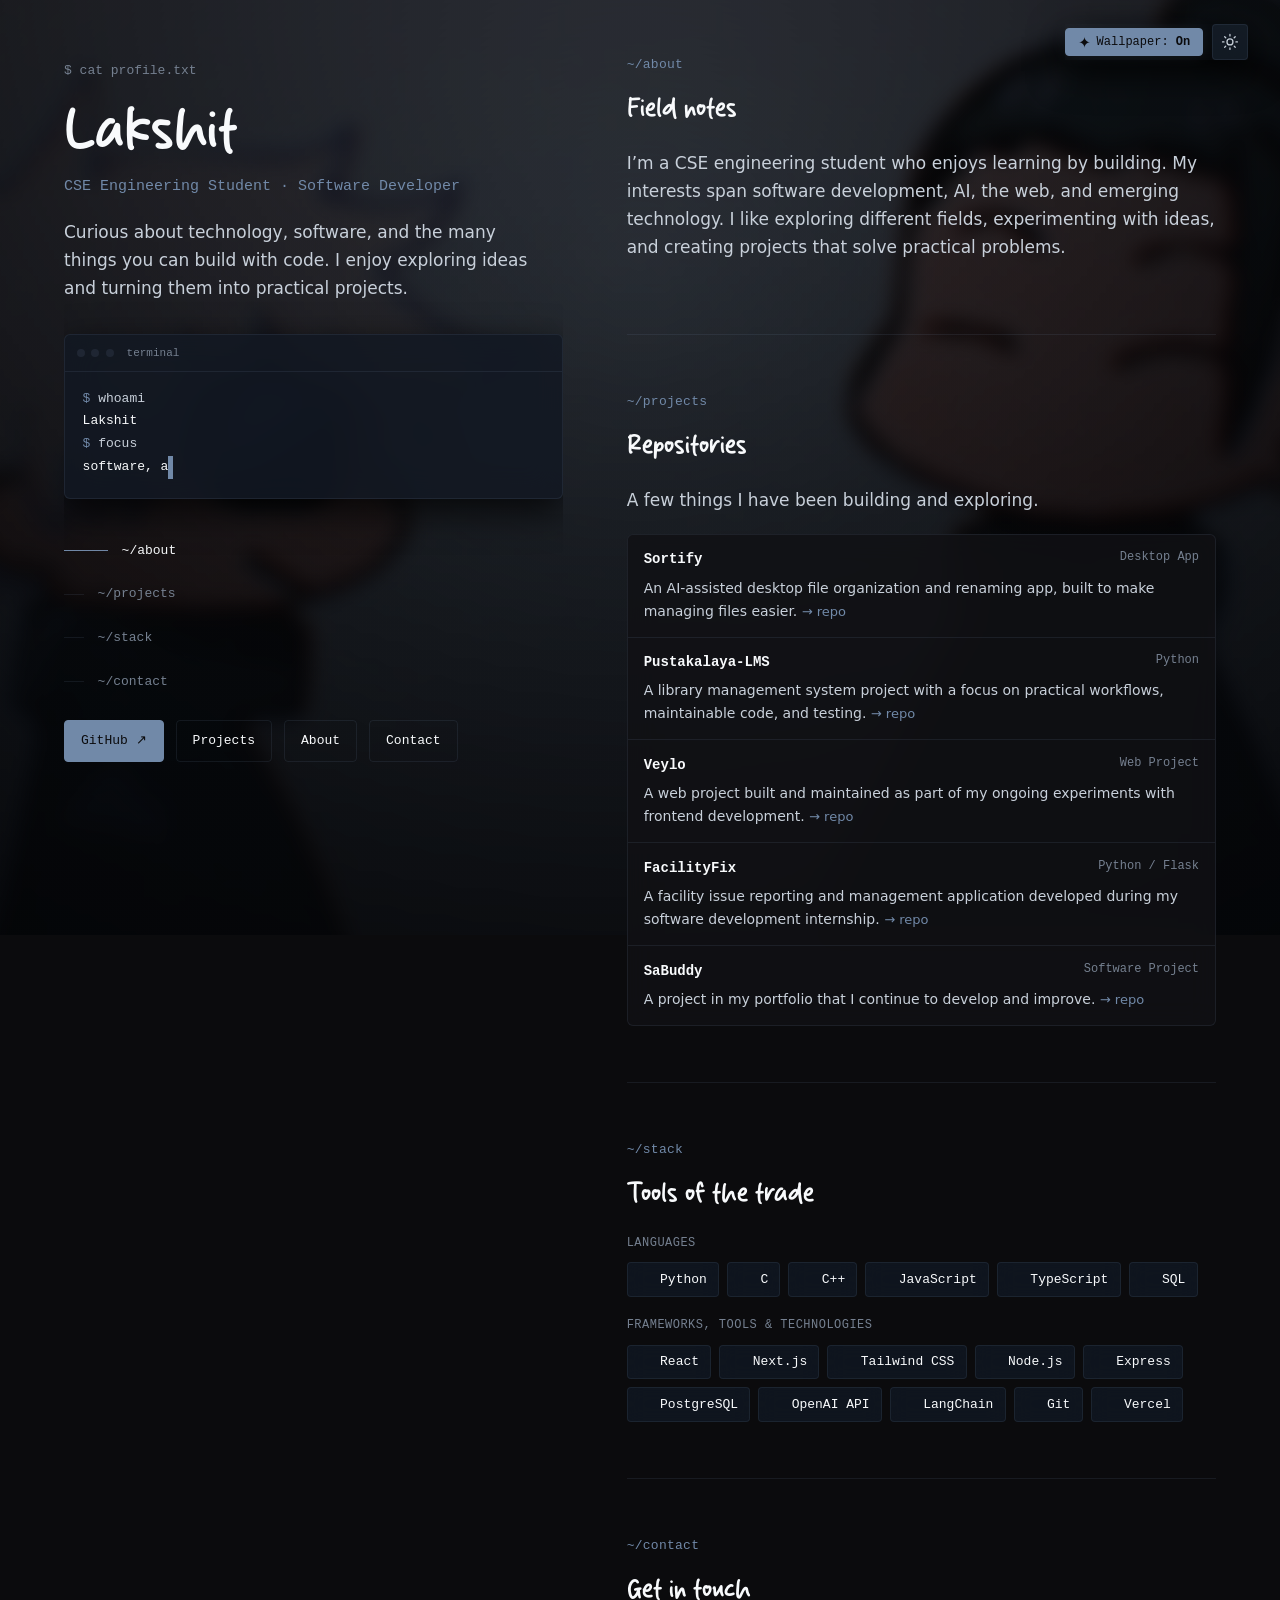
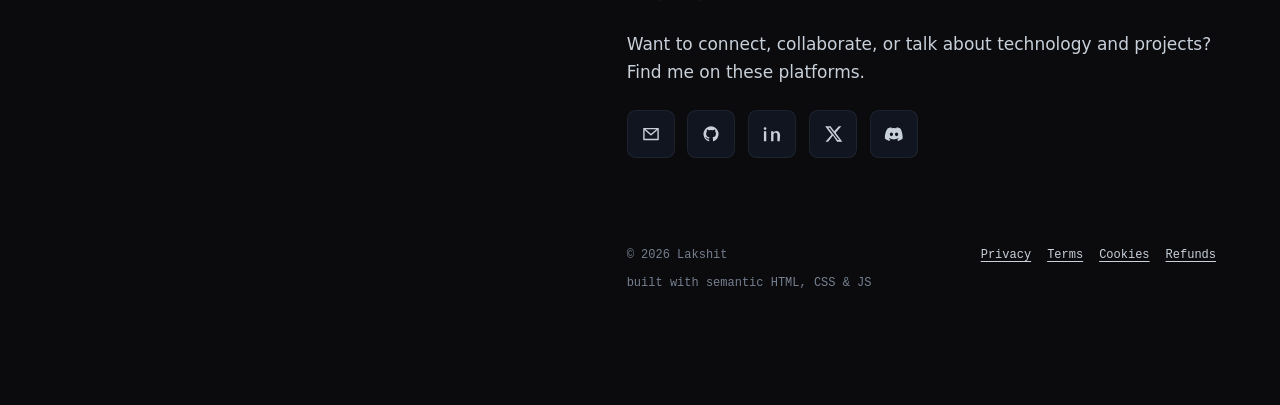
==== index.html @ 319d6b29 "Refresh favicon cache version" ====
<!DOCTYPE html>
<html lang="en">
<head>
  <meta charset="UTF-8">
  <meta name="viewport" content="width=device-width, initial-scale=1.0">
  <meta name="description" content="Lakshit (Lavi) — CSE student, developer, and builder.">
  <meta name="theme-color" content="#0B0B0D" id="meta-theme-color">

  <title>Lakshit - Techfolio</title>

  <link rel="icon" type="image/svg+xml" href="favicon.svg?v=7">

  <link rel="stylesheet" href="style.css?v=11">

  <meta property="og:type" content="website">
  <meta property="og:title" content="Lakshit - Techfolio">
  <meta property="og:description" content="CSE student who enjoys building software, exploring technology, and turning ideas into useful projects.">

  <meta name="twitter:card" content="summary">
  <meta name="twitter:title" content="Lakshit - Techfolio">
  <meta name="twitter:description" content="CSE student who enjoys building software, exploring technology, and turning ideas into useful projects.">

  <script type="application/ld+json">
  {
    "@context": "https://schema.org",
    "@type": "Person",
    "name": "Lakshit",
    "alternateName": "Lavi",
    "jobTitle": "CSE Engineering Student",
    "email": "lakshitsinghsaini@gmail.com",
    "address": {
      "@type": "PostalAddress",
      "addressLocality": "Kurukshetra",
      "addressRegion": "Haryana",
      "addressCountry": "India"
    },
    "sameAs": [
      "https://github.com/hmmlavi",
      "https://x.com/Lakshits27",
      "https://www.linkedin.com/in/lakshitsinghsaini/"
    ],
    "description": "CSE student interested in software development, technology, and building useful projects."
  }
  </script>

  <script>
    try {
      var savedColorTheme = localStorage.getItem('techfolio-color-theme');
      document.documentElement.setAttribute('data-color-theme', savedColorTheme === 'light' ? 'light' : 'dark');
      if (savedColorTheme === 'light') {
        var themeColorMeta = document.getElementById('meta-theme-color');
        if (themeColorMeta) themeColorMeta.setAttribute('content', '#F5F7FA');
      }
      if (localStorage.getItem('itznan_wallpaper_theme') === 'disabled') {
        document.documentElement.setAttribute('data-theme', 'default');
      } else {
        document.documentElement.setAttribute('data-theme', 'anime-wallpaper');
      }
    } catch (e) {}
  </script>
</head>

<body class="wallpaper-active">

  <script>
    if (document.documentElement.getAttribute('data-theme') === 'default') {
      document.body.classList.remove('wallpaper-active');
    }
  </script>

  <div id="wallpaper-bg" class="wallpaper-bg" aria-hidden="true">
    <div class="wallpaper-img"></div>
    <div class="wallpaper-overlay"></div>
  </div>

  <div class="utility-toggles wallpaper-float" aria-label="Appearance controls">
    <button
      type="button"
      class="wallpaper-toggle js-wallpaper-toggle active"
      aria-pressed="true"
      title="Disable anime wallpaper theme"
    >
      <span class="wp-icon" aria-hidden="true">✦</span>
      <span class="wp-label">Wallpaper: <span class="wp-status">On</span></span>
    </button>
    <button type="button" class="theme-toggle js-theme-toggle" aria-label="Switch to light theme" title="Switch to light theme">
      <svg class="theme-icon-sun" viewBox="0 0 24 24" aria-hidden="true"><circle cx="12" cy="12" r="4"/><path d="M12 2v2m0 16v2M4.93 4.93l1.42 1.42m11.3 11.3 1.42 1.42M2 12h2m16 0h2M4.93 19.07l1.42-1.42m11.3-11.3 1.42-1.42"/></svg>
      <svg class="theme-icon-moon" viewBox="0 0 24 24" aria-hidden="true"><path d="M20.2 15.1A8.5 8.5 0 0 1 8.9 3.8 8.6 8.6 0 1 0 20.2 15.1Z"/></svg>
    </button>
  </div>

  <nav class="topbar">
    <a class="home" href="#top">~/lavi</a>

    <div class="topbar-right">
      <ul>
        <li><a href="#about">about</a></li>
        <li><a href="#projects">projects</a></li>
        <li><a href="#stack">stack</a></li>
        <li><a href="#contact">contact</a></li>
      </ul>

      <button
        type="button"
        class="wallpaper-toggle js-wallpaper-toggle active"
        aria-pressed="true"
        title="Disable anime wallpaper theme"
      >
        <span class="wp-icon" aria-hidden="true">✦</span>
        <span class="wp-label">Wallpaper: <span class="wp-status">On</span></span>
      </button>
      <button type="button" class="theme-toggle js-theme-toggle" aria-label="Switch to light theme" title="Switch to light theme">
        <svg class="theme-icon-sun" viewBox="0 0 24 24" aria-hidden="true"><circle cx="12" cy="12" r="4"/><path d="M12 2v2m0 16v2M4.93 4.93l1.42 1.42m11.3 11.3 1.42 1.42M2 12h2m16 0h2M4.93 19.07l1.42-1.42m11.3-11.3 1.42-1.42"/></svg>
        <svg class="theme-icon-moon" viewBox="0 0 24 24" aria-hidden="true"><path d="M20.2 15.1A8.5 8.5 0 0 1 8.9 3.8 8.6 8.6 0 1 0 20.2 15.1Z"/></svg>
      </button>
    </div>
  </nav>

  <a class="skip-link" href="#main">Skip to content</a>

  <div class="split-layout">

    <aside class="split-left">
      <header class="hero" id="top">

        <p class="eyebrow t-shimmer" data-text="$ cat profile.txt">
          $ cat profile.txt
        </p>

        <h1 class="name">Lakshit</h1>

        <p class="role">CSE Engineering Student · Software Developer</p>

        <p class="blurb">
          Curious about technology, software, and the many things you can build with code.
          I enjoy exploring ideas and turning them into practical projects.
        </p>

        <div class="terminal">
          <div class="bar">
            <span class="dot"></span>
            <span class="dot"></span>
            <span class="dot"></span>
            <span class="label">terminal</span>
          </div>
          <pre id="typed" aria-label="Terminal introduction"></pre>
        </div>

        <nav class="side-nav" aria-label="Page sections">
          <ul>
            <li>
              <a href="#about" class="side-link">
                <span class="side-indicator"></span>
                <span class="side-text">~/about</span>
              </a>
            </li>
            <li>
              <a href="#projects" class="side-link">
                <span class="side-indicator"></span>
                <span class="side-text">~/projects</span>
              </a>
            </li>
            <li>
              <a href="#stack" class="side-link">
                <span class="side-indicator"></span>
                <span class="side-text">~/stack</span>
              </a>
            </li>
            <li>
              <a href="#contact" class="side-link">
                <span class="side-indicator"></span>
                <span class="side-text">~/contact</span>
              </a>
            </li>
          </ul>
        </nav>

        <div class="cta-row">
          <a class="btn primary" href="https://github.com/hmmlavi" target="_blank" rel="noopener">GitHub ↗</a>
          <a class="btn" href="#projects">Projects</a>
          <a class="btn" href="#about">About</a>
          <a class="btn" href="#contact">Contact</a>
        </div>

      </header>
    </aside>

    <main class="split-right" id="main">

      <!-- ABOUT -->
      <section id="about">
        <span class="path">~/about</span>
        <h2>Field notes</h2>

        <p class="lede">
          I’m a CSE engineering student who enjoys learning by building.
          My interests span software development, AI, the web, and emerging technology.
          I like exploring different fields, experimenting with ideas, and creating
          projects that solve practical problems.
        </p>
      </section>

      <!-- PROJECTS -->
      <section id="projects" class="wide">
        <span class="path">~/projects</span>
        <h2>Repositories</h2>

        <p class="lede" style="margin-bottom: 1.25rem;">
          A few things I have been building and exploring.
        </p>

        <div class="repo-list">

          <div class="repo-row">
            <a class="repo-name" href="https://github.com/hmmlavi/sortify-desktop" target="_blank" rel="noopener">Sortify</a>
            <span class="repo-lang">Desktop App</span>
            <p class="repo-note">
              An AI-assisted desktop file organization and renaming app, built to make managing files easier.
              <a href="https://github.com/hmmlavi/sortify-desktop" target="_blank" rel="noopener">→ repo</a>
            </p>
          </div>

          <div class="repo-row">
            <a class="repo-name" href="https://github.com/hmmlavi/Pustakalaya-LMS" target="_blank" rel="noopener">Pustakalaya-LMS</a>
            <span class="repo-lang">Python</span>
            <p class="repo-note">
              A library management system project with a focus on practical workflows, maintainable code, and testing.
              <a href="https://github.com/hmmlavi/Pustakalaya-LMS" target="_blank" rel="noopener">→ repo</a>
            </p>
          </div>

          <div class="repo-row">
            <a class="repo-name" href="https://github.com/hmmlavi/Veylo" target="_blank" rel="noopener">Veylo</a>
            <span class="repo-lang">Web Project</span>
            <p class="repo-note">
              A web project built and maintained as part of my ongoing experiments with frontend development.
              <a href="https://github.com/hmmlavi/Veylo" target="_blank" rel="noopener">→ repo</a>
            </p>
          </div>

          <div class="repo-row">
            <a class="repo-name" href="https://github.com/hmmlavi/FacilityFix" target="_blank" rel="noopener">FacilityFix</a>
            <span class="repo-lang">Python / Flask</span>
            <p class="repo-note">
              A facility issue reporting and management application developed during my software development internship.
              <a href="https://github.com/hmmlavi/FacilityFix" target="_blank" rel="noopener">→ repo</a>
            </p>
          </div>

          <div class="repo-row">
            <a class="repo-name" href="https://github.com/hmmlavi/SaBuddy" target="_blank" rel="noopener">SaBuddy</a>
            <span class="repo-lang">Software Project</span>
            <p class="repo-note">
              A project in my portfolio that I continue to develop and improve.
              <a href="https://github.com/hmmlavi/SaBuddy" target="_blank" rel="noopener">→ repo</a>
            </p>
          </div>

        </div>
      </section>

      <!-- TOOLS OF THE TRADE -->
      <section id="stack">
        <span class="path">~/stack</span>
        <h2>Tools of the trade</h2>

        <div class="stack-groups">

          <div class="stack-group">
            <div class="glabel">Languages</div>

            <div class="stack-chips">
              <span class="chip">
                <img aria-hidden="true" alt="" loading="lazy" referrerpolicy="no-referrer" src="https://cdn.jsdelivr.net/gh/devicons/devicon@latest/icons/python/python-original.svg" alt="" loading="lazy">
                Python
              </span>

              <span class="chip">
                <img src="https://cdn.jsdelivr.net/gh/devicons/devicon@latest/icons/c/c-original.svg" alt="" loading="lazy">
                C
              </span>

              <span class="chip">
                <img src="https://cdn.jsdelivr.net/gh/devicons/devicon@latest/icons/cplusplus/cplusplus-original.svg" alt="" loading="lazy">
                C++
              </span>

              <span class="chip">
                <img src="https://cdn.jsdelivr.net/gh/devicons/devicon@latest/icons/javascript/javascript-original.svg" alt="" loading="lazy">
                JavaScript
              </span>

              <span class="chip">
                <img src="https://cdn.jsdelivr.net/gh/devicons/devicon@latest/icons/typescript/typescript-original.svg" alt="" loading="lazy">
                TypeScript
              </span>

              <span class="chip">
                <img src="https://cdn.jsdelivr.net/gh/devicons/devicon@latest/icons/postgresql/postgresql-original.svg" alt="" loading="lazy">
                SQL
              </span>
            </div>
          </div>

          <div class="stack-group">
            <div class="glabel">Frameworks, Tools &amp; Technologies</div>

            <div class="stack-chips">

              <span class="chip">
                <img src="https://cdn.jsdelivr.net/gh/devicons/devicon@latest/icons/react/react-original.svg" alt="" loading="lazy">
                React
              </span>

              <span class="chip">
                <img src="https://cdn.jsdelivr.net/gh/devicons/devicon@latest/icons/nextjs/nextjs-original.svg" alt="" loading="lazy">
                Next.js
              </span>

              <span class="chip">
                <img src="https://cdn.jsdelivr.net/gh/devicons/devicon@latest/icons/tailwindcss/tailwindcss-original.svg" alt="" loading="lazy">
                Tailwind CSS
              </span>

              <span class="chip">
                <img src="https://cdn.jsdelivr.net/gh/devicons/devicon@latest/icons/nodejs/nodejs-original.svg" alt="" loading="lazy">
                Node.js
              </span>

              <span class="chip">
                <img src="https://cdn.jsdelivr.net/gh/devicons/devicon@latest/icons/express/express-original.svg" alt="" loading="lazy">
                Express
              </span>

              <span class="chip">
                <img src="https://cdn.jsdelivr.net/gh/devicons/devicon@latest/icons/postgresql/postgresql-original.svg" alt="" loading="lazy">
                PostgreSQL
              </span>

              <span class="chip">
                <img aria-hidden="true" alt="" loading="lazy" referrerpolicy="no-referrer" src="https://cdn.simpleicons.org/openai/FFFFFF" alt="" loading="lazy">
                OpenAI API
              </span>

              <span class="chip">
                <img src="https://cdn.simpleicons.org/langchain/FFFFFF" alt="" loading="lazy">
                LangChain
              </span>

              <span class="chip">
                <img src="https://cdn.jsdelivr.net/gh/devicons/devicon@latest/icons/git/git-original.svg" alt="" loading="lazy">
                Git
              </span>

              <span class="chip">
                <img src="https://cdn.jsdelivr.net/gh/devicons/devicon@latest/icons/vercel/vercel-original.svg" alt="" loading="lazy">
                Vercel
              </span>

            </div>
          </div>

        </div>
      </section>

      <!-- CONTACT -->
      <section id="contact">
        <span class="path">~/contact</span>
        <h2>Get in touch</h2>

        <p class="lede">
          Want to connect, collaborate, or talk about technology and projects?
          Find me on these platforms.
        </p>

        <div class="social-links" aria-label="Contact and social profiles">
          <a class="social-icon" href="mailto:lakshitsinghsaini@gmail.com" data-tooltip="Email" aria-label="Email Lakshit">
            <svg viewBox="0 0 24 24" aria-hidden="true"><path d="M3.5 5.5h17v13h-17z"/><path d="m4 6 8 7 8-7"/></svg>
          </a>
          <a class="social-icon" href="https://github.com/hmmlavi" target="_blank" rel="noopener noreferrer" data-tooltip="GitHub" aria-label="GitHub — hmmlavi">
            <svg viewBox="0 0 24 24" aria-hidden="true"><path d="M12 2.8a9.2 9.2 0 0 0-2.9 17.9c.46.08.63-.2.63-.44v-1.7c-2.57.56-3.11-1.09-3.11-1.09-.42-1.07-1.03-1.35-1.03-1.35-.84-.58.06-.57.06-.57.93.07 1.42.96 1.42.96.83 1.42 2.18 1.01 2.71.77.08-.6.33-1.01.59-1.24-2.05-.23-4.2-1.03-4.2-4.57 0-1.01.36-1.83.96-2.48-.1-.24-.42-1.17.09-2.44 0 0 .78-.25 2.53.95a8.8 8.8 0 0 1 4.61 0c1.76-1.2 2.53-.95 2.53-.95.51 1.27.19 2.2.1 2.44.59.65.95 1.47.95 2.48 0 3.55-2.16 4.33-4.22 4.56.33.29.63.85.63 1.72v2.51c0 .24.17.52.64.43A9.2 9.2 0 0 0 12 2.8Z" class="filled"/></svg>
          </a>
          <a class="social-icon" href="https://www.linkedin.com/in/lakshitsinghsaini/" target="_blank" rel="noopener noreferrer" data-tooltip="LinkedIn" aria-label="LinkedIn">
            <svg viewBox="0 0 24 24" aria-hidden="true"><path class="filled" d="M5.1 8.7H2.3v12h2.8zm-1.4-1.6a1.63 1.63 0 1 0 0-3.26 1.63 1.63 0 0 0 0 3.26ZM21.7 13.8c0-3.6-1.92-5.28-4.48-5.28a3.87 3.87 0 0 0-3.48 1.92V8.7h-2.8v12h2.8v-6.68c0-1.76.34-3.46 2.51-3.46 2.14 0 2.17 2.01 2.17 3.57v6.57h2.8z"/></svg>
          </a>
          <a class="social-icon" href="https://x.com/Lakshits27" target="_blank" rel="noopener noreferrer" data-tooltip="X" aria-label="X — @Lakshits27">
            <svg viewBox="0 0 24 24" aria-hidden="true"><path class="filled" d="M18.9 2.8h3.1l-6.8 7.8 8 10.6h-6.3L12 13.9l-5.9 7.3H3l7.3-8.4L2.6 2.8h6.5l4.4 5.9zm-1.1 16.5h1.7L8.1 4.6H6.3z"/></svg>
          </a>
          <button class="social-icon" type="button" data-copy="hmmlavi" data-tooltip="Discord" aria-label="Copy Discord username hmmlavi">
            <svg viewBox="0 0 24 24" aria-hidden="true"><path class="filled" d="M19.7 5.3A18 18 0 0 0 15.3 4l-.55 1.12a16.5 16.5 0 0 0-5.5 0L8.7 4a18 18 0 0 0-4.4 1.3C1.5 9.5.75 13.6 1.12 17.65a18 18 0 0 0 5.4 2.72l1.16-1.9c-.64-.24-1.25-.54-1.82-.9l.45-.35c3.52 1.64 7.34 1.64 10.82 0l.46.35c-.58.36-1.19.66-1.83.9l1.16 1.9a18 18 0 0 0 5.4-2.72c.44-4.7-.75-8.75-2.62-12.35ZM8.9 14.55c-1.05 0-1.9-.96-1.9-2.14s.83-2.15 1.9-2.15 1.92.97 1.9 2.15c0 1.18-.84 2.14-1.9 2.14Zm6.2 0c-1.05 0-1.9-.96-1.9-2.14s.83-2.15 1.9-2.15 1.92.97 1.9 2.15c0 1.18-.83 2.14-1.9 2.14Z"/></svg>
          </button>
        </div>
      </section>

      <footer>
        <span>© 2026 Lakshit</span>
        <nav class="legal-links" aria-label="Legal information">
          <a href="privacy.html">Privacy</a>
          <a href="terms.html">Terms</a>
          <a href="cookies.html">Cookies</a>
          <a href="refunds.html">Refunds</a>
        </nav>
        <span>built with semantic HTML, CSS &amp; JS</span>
      </footer>

    </main>
  </div>

  <script src="script.js?v=6"></script>
</body>
</html>
---- style.css ----
@font-face {
  font-family: "Melon Tea";
  src: url("Melon Tea.otf") format("opentype");
  font-weight: 100 900;
  font-style: normal;
  font-display: swap;
}

:root {
  /* Midnight Slate Theme */
  --bg: #0B0B0D;
  --bg-raised: #17171B;
  --bg-subtle: #111115;
  --ink: #e8edf0;
  --ink-soft: #8fa5b0;
  --ink-faint: #7F8994;
  --rule: #303036;
  --rule-light: #41414A;
  --accent: #7189A8;
  --accent-base: #526B89;
  --accent-ink: #0B0B0D;
  --shadow: 0 4px 20px rgba(10, 12, 14, 0.7);

  --font-display: "Melon Tea", "Iowan Old Style", "Palatino Linotype", Palatino, "Book Antiqua", Georgia, serif;
  --font-mono: ui-monospace, "SF Mono", "Cascadia Mono", "Segoe UI Mono", Consolas, "Roboto Mono", "Liberation Mono", monospace;
  --font-body: system-ui, -apple-system, "Segoe UI", Roboto, "Helvetica Neue", Arial, sans-serif;

  --container: 42rem;
  --container-wide: 46rem;

  /* Motion tokens */
  --duration-micro: 80ms;
  --duration-quick: 150ms;
  --duration-fast: 250ms;
  --duration-medium: 350ms;
  --duration-slow: 400ms;
  --ease-smooth-out: cubic-bezier(0.22, 1, 0.36, 1);
  --ease-in-out: ease-in-out;
  --ease-bounce-strong: cubic-bezier(0.34, 3.85, 0.64, 1);
}

/* ---------- wallpaper theme ---------- */
body.wallpaper-active,
html[data-theme="anime-wallpaper"] body {
  --bg: #0B0B0D;
  --bg-raised: rgba(18, 25, 35, 0.84);
  --bg-subtle: rgba(23, 32, 44, 0.76);
  --ink: #f8fafc;
  --ink-soft: #c8d0da;
  --ink-faint: #758090;
  --rule: rgba(113, 137, 168, 0.13);
  --rule-light: rgba(113, 137, 168, 0.22);
  --accent: #7189A8;
  --accent-base: #526B89;
  --accent-ink: #0B0B0D;
  --shadow: 0 12px 36px rgba(0, 0, 0, 0.9);
}

* {
  box-sizing: border-box;
}


/* Minimal circular pointer */
html, body, a, button, [role="button"], input, textarea, select {
  cursor: url("data:image/svg+xml,%3Csvg xmlns='http://www.w3.org/2000/svg' width='16' height='16' viewBox='0 0 16 16'%3E%3Ccircle cx='8' cy='8' r='4' fill='%23A58BCF'/%3E%3C/svg%3E") 8 8, auto;
}

html {
  scroll-behavior: smooth;
  scroll-padding-top: 4.5rem;
}

body {
  margin: 0;
  background: var(--bg);
  color: var(--ink);
  font-family: var(--font-body);
  font-size: 1.0625rem;
  line-height: 1.65;
  -webkit-font-smoothing: antialiased;
  transition:
    background-color var(--duration-medium) var(--ease-smooth-out),
    color var(--duration-medium) var(--ease-smooth-out);
}

@media (prefers-reduced-motion: reduce) {
  html,
  body {
    scroll-behavior: auto;
  }

  * {
    animation-duration: 0.001ms !important;
    animation-iteration-count: 1 !important;
    transition-duration: 0.001ms !important;
  }
}

h1,
h2,
h3 {
  font-family: var(--font-display);
  font-weight: normal;
  text-wrap: balance;
  margin: 0;
}

a {
  color: inherit;
}

a:focus-visible,
button:focus-visible {
  outline: 2px solid var(--accent);
  outline-offset: 3px;
  border-radius: 2px;
}

.path {
  font-family: var(--font-mono);
  font-size: 0.8125rem;
  letter-spacing: 0.02em;
  color: var(--accent);
}

/* ---------- nav ---------- */
nav.topbar {
  position: sticky;
  top: 0;
  z-index: 10;
  display: flex;
  align-items: center;
  justify-content: space-between;
  gap: 1rem;
  padding: 0.9rem clamp(1.25rem, 4vw, 2.5rem);
  background: color-mix(in srgb, var(--bg) 88%, transparent);
  backdrop-filter: blur(8px);
  -webkit-backdrop-filter: blur(8px);
  border-bottom: 1px solid var(--rule);
  font-family: var(--font-mono);
  font-size: 0.8125rem;
}

nav.topbar .home {
  color: var(--accent);
  text-decoration: none;
  white-space: nowrap;
  font-weight: 600;
}

nav.topbar ul {
  list-style: none;
  display: flex;
  gap: clamp(0.9rem, 2vw, 1.5rem);
  margin: 0;
  padding: 0;
  flex-wrap: wrap;
}

nav.topbar a {
  text-decoration: none;
  color: var(--ink-soft);
  position: relative;
  padding-bottom: 2px;
  transition: color var(--duration-quick) var(--ease-smooth-out);
}

nav.topbar a:hover {
  color: var(--ink);
}

nav.topbar a.active {
  color: var(--ink);
  font-weight: 600;
}

nav.topbar a::after {
  content: "";
  position: absolute;
  left: 0;
  right: 100%;
  bottom: 0;
  height: 1px;
  background: var(--accent);
  transition: right var(--duration-fast) var(--ease-smooth-out);
}

nav.topbar a:hover::after,
nav.topbar a.active::after {
  right: 0;
}

/* ---------- hero ---------- */
header.hero {
  max-width: var(--container-wide);
  margin: 0 auto;
  padding: clamp(2.75rem, 7vw, 5rem) clamp(1.25rem, 4vw, 2.5rem) clamp(2rem, 5vw, 3rem);
}

.eyebrow {
  font-family: var(--font-mono);
  font-size: 0.8125rem;
  color: var(--ink-faint);
  margin: 0 0 0.9rem;
}

.t-shimmer {
  position: relative;
  display: inline-block;
}

.t-shimmer::before {
  content: attr(data-text);
  position: absolute;
  inset: 0;
  pointer-events: none;
  background-image: linear-gradient(
    90deg,
    transparent 0%,
    transparent 35%,
    var(--accent) 50%,
    transparent 65%,
    transparent 100%
  );
  background-size: 300% 100%;
  background-repeat: no-repeat;
  -webkit-background-clip: text;
  background-clip: text;
  color: transparent;
  -webkit-text-fill-color: transparent;
  animation: t-shimmer 3.5s linear infinite;
}

@keyframes t-shimmer {
  0% { background-position: 120% 0; }
  100% { background-position: -120% 0; }
}

h1.name {
  font-size: clamp(2.4rem, 4vw + 1rem, 3.75rem);
  line-height: 1.1;
  letter-spacing: normal;
}

.role {
  font-family: var(--font-mono);
  font-size: 0.9375rem;
  color: var(--accent);
  margin: 0.85rem 0 0;
}

.blurb {
  max-width: 44ch;
  margin: 1.1rem 0 0;
  color: var(--ink-soft);
}

.terminal {
  margin-top: 2rem;
  background: var(--bg-raised);
  border: 1px solid var(--rule);
  border-radius: 6px;
  box-shadow: var(--shadow);
  max-width: 32rem;
  overflow: hidden;
  transition:
    border-color var(--duration-medium) var(--ease-smooth-out),
    box-shadow var(--duration-medium) var(--ease-smooth-out);
}

.terminal:hover {
  border-color: color-mix(in srgb, var(--accent) 40%, var(--rule));
}

.terminal .bar {
  display: flex;
  gap: 0.4rem;
  align-items: center;
  padding: 0.55rem 0.75rem;
  border-bottom: 1px solid var(--rule);
}

.terminal .dot {
  width: 8px;
  height: 8px;
  border-radius: 50%;
  background: var(--rule);
}

.terminal .label {
  margin-left: 0.4rem;
  font-family: var(--font-mono);
  font-size: 0.6875rem;
  color: var(--ink-faint);
}

.terminal pre {
  margin: 0;
  padding: 1rem 1.1rem 1.2rem;
  font-family: var(--font-mono);
  font-size: 0.8125rem;
  line-height: 1.75;
  color: var(--ink-soft);
  white-space: pre-wrap;
  min-height: 6.5rem;
}

.terminal .prompt {
  color: var(--accent);
}

.terminal .out {
  color: var(--ink);
}

.cursor {
  display: inline-block;
  width: 0.55ch;
  background: var(--accent);
  animation: blink 1s steps(1) infinite;
}

@media (prefers-reduced-motion: reduce) {
  .cursor { animation: none; }
}

@keyframes blink {
  0%, 49% { opacity: 1; }
  50%, 100% { opacity: 0; }
}

.cta-row {
  display: flex;
  gap: 0.75rem;
  margin-top: 1.75rem;
  flex-wrap: wrap;
}

.btn {
  font-family: var(--font-mono);
  font-size: 0.8125rem;
  text-decoration: none;
  padding: 0.55rem 1rem;
  border-radius: 4px;
  border: 1px solid var(--rule);
  color: var(--ink);
  transition:
    border-color var(--duration-quick) var(--ease-smooth-out),
    color var(--duration-quick) var(--ease-smooth-out),
    background var(--duration-quick) var(--ease-smooth-out),
    transform var(--duration-quick) var(--ease-smooth-out);
}

.btn.primary {
  background: var(--accent);
  border-color: var(--accent);
  color: var(--accent-ink);
}

.btn.primary:hover {
  filter: brightness(1.08);
  transform: translateY(-1.5px);
}

.btn:not(.primary):hover {
  border-color: var(--accent);
  color: var(--accent);
  transform: translateY(-1.5px);
}

/* ---------- sections ---------- */
section {
  max-width: var(--container);
  margin: 0 auto;
  padding: clamp(2.5rem, 6vw, 3.5rem) clamp(1.25rem, 4vw, 2.5rem);
  border-top: 1px solid var(--rule);
}

section.wide {
  max-width: var(--container-wide);
}

section > .path {
  display: block;
  margin-bottom: 0.6rem;
}

section h2 {
  font-size: clamp(1.4rem, 1vw + 1.1rem, 1.75rem);
  margin-bottom: 1.1rem;
}

section > p.lede {
  color: var(--ink-soft);
  max-width: 62ch;
}

/* ---------- repo list ---------- */
.repo-list {
  border: 1px solid var(--rule);
  border-radius: 6px;
  overflow: hidden;
}

.repo-row {
  display: grid;
  grid-template-columns: 1fr auto;
  gap: 0.25rem 1rem;
  padding: 0.85rem 1rem;
  border-top: 1px solid var(--rule);
  font-size: 0.9rem;
  transition: background-color var(--duration-quick) var(--ease-smooth-out);
}

.repo-row:first-child {
  border-top: none;
}

.repo-row:hover {
  background: color-mix(in srgb, var(--bg-raised) 70%, var(--bg));
}

.repo-row a.repo-name {
  font-family: var(--font-mono);
  font-size: 0.875rem;
  text-decoration: none;
  color: var(--ink);
  border-bottom: 1px solid transparent;
  font-weight: 600;
  transition:
    color var(--duration-quick) var(--ease-smooth-out),
    border-color var(--duration-quick) var(--ease-smooth-out);
}

.repo-row a.repo-name:hover {
  color: var(--accent);
  border-bottom-color: var(--accent);
}

.repo-row .repo-lang {
  font-family: var(--font-mono);
  font-size: 0.75rem;
  color: var(--ink-faint);
  align-self: start;
}

.repo-row .repo-note {
  grid-column: 1 / -1;
  color: var(--ink-soft);
  font-size: 0.875rem;
  margin: 0;
}

.repo-row .repo-note a {
  font-size: 0.8125rem;
  color: var(--accent);
  text-decoration: none;
  border-bottom: 1px solid transparent;
  display: inline-block;
  transition:
    border-color var(--duration-quick) var(--ease-smooth-out),
    transform var(--duration-quick) var(--ease-smooth-out);
}

.repo-row .repo-note a:hover {
  border-bottom-color: var(--accent);
  transform: translateX(2px);
}

/* ---------- stack ---------- */
.stack-groups {
  display: flex;
  flex-direction: column;
  gap: 1.2rem;
}

.stack-group .glabel {
  font-family: var(--font-mono);
  font-size: 0.75rem;
  text-transform: uppercase;
  letter-spacing: 0.04em;
  color: var(--ink-faint);
  margin-bottom: 0.55rem;
}

.stack-chips {
  display: flex;
  flex-wrap: wrap;
  gap: 0.5rem;
}

.chip {
  display: inline-flex;
  align-items: center;
  gap: 0.45rem;
  font-family: var(--font-mono);
  font-size: 0.8125rem;
  padding: 0.35rem 0.7rem;
  border-radius: 4px;
  background: var(--bg-raised);
  border: 1px solid var(--rule);
  color: var(--ink);
  transition:
    border-color var(--duration-quick) var(--ease-smooth-out),
    color var(--duration-quick) var(--ease-smooth-out),
    transform var(--duration-quick) var(--ease-smooth-out),
    background var(--duration-quick) var(--ease-smooth-out);
}

/* Skill icons: support both SVG and image-based icons */
.chip img,
.chip svg {
  display: block;
  width: 14px;
  height: 14px;
  flex: 0 0 14px;
  object-fit: contain;
  vertical-align: middle;
  transition: transform var(--duration-quick) var(--ease-smooth-out);
}

.chip:hover {
  border-color: var(--accent);
  color: var(--accent);
  transform: translateY(-1.5px);
}

.chip:hover img,
.chip:hover svg {
  transform: scale(1.1);
}

/* ---------- contact ---------- */
.contact-block {
  display: flex;
  flex-direction: column;
  gap: 0.75rem;
  background: var(--bg-raised);
  border: 1px solid var(--rule);
  border-radius: 6px;
  padding: 1.1rem 1.25rem;
}

.contact-row {
  display: flex;
  align-items: center;
  gap: 0.75rem;
  font-family: var(--font-mono);
  font-size: 0.875rem;
}

.contact-row .k {
  color: var(--ink-faint);
  min-width: 4.5rem;
}

.contact-val-wrap {
  display: flex;
  align-items: center;
  gap: 0.6rem;
  flex-wrap: wrap;
}

.contact-row a {
  color: var(--accent);
  text-decoration: none;
  border-bottom: 1px solid transparent;
  transition: border-color var(--duration-quick) var(--ease-smooth-out);
}

.contact-row a:hover {
  border-bottom-color: var(--accent);
}

.contact-row .val-text {
  color: var(--ink-soft);
}

.copy-btn {
  font-family: var(--font-mono);
  font-size: 0.6875rem;
  background: var(--bg-subtle);
  color: var(--ink-faint);
  border: 1px solid var(--rule);
  padding: 0.15rem 0.45rem;
  border-radius: 3px;
  cursor: pointer;
  transition: all var(--duration-quick) var(--ease-smooth-out);
}

.copy-btn:hover {
  border-color: var(--accent);
  color: var(--accent);
}

.copy-btn.copied {
  border-color: #7189A8;
  color: #7189A8;
}

footer {
  max-width: var(--container-wide);
  margin: 0 auto;
  padding: 2rem clamp(1.25rem, 4vw, 2.5rem) 3rem;
  font-family: var(--font-mono);
  font-size: 0.75rem;
  color: var(--ink-faint);
  display: flex;
  justify-content: space-between;
  flex-wrap: wrap;
  gap: 0.5rem;
}

/* ---------- split layout ---------- */
.split-layout {
  width: 100%;
  max-width: 100%;
  margin: 0 auto;
}

.side-nav {
  margin: 2rem 0 1.5rem;
}

.side-nav ul {
  list-style: none;
  padding: 0;
  margin: 0;
  display: flex;
  flex-direction: column;
  gap: 0.85rem;
}

.side-link {
  display: inline-flex;
  align-items: center;
  gap: 0.85rem;
  text-decoration: none;
  font-family: var(--font-mono);
  font-size: 0.8125rem;
  color: var(--ink-faint);
  transition: color var(--duration-quick) var(--ease-smooth-out);
}

.side-indicator {
  display: inline-block;
  width: 1.25rem;
  height: 1px;
  background: var(--rule);
  transition:
    width var(--duration-fast) var(--ease-smooth-out),
    background var(--duration-fast) var(--ease-smooth-out);
}

.side-link:hover,
.side-link.active {
  color: var(--ink);
}

.side-link:hover .side-indicator,
.side-link.active .side-indicator {
  width: 2.75rem;
  background: var(--accent);
}

@media (max-width: 1023px) {
  .side-nav {
    display: none;
  }
}

@media (min-width: 1024px) {
  nav.topbar {
    display: none;
  }

  .split-layout {
    display: flex;
    justify-content: space-between;
    gap: clamp(2.5rem, 5vw, 5rem);
    max-width: 82rem;
    margin: 0 auto;
    padding: 0 clamp(2rem, 5vw, 4rem);
    min-height: 100vh;
  }

  .split-left {
    position: sticky;
    top: 0;
    width: 44%;
    max-height: 100vh;
    overflow-y: auto;
    display: flex;
    flex-direction: column;
    justify-content: space-between;
    padding: clamp(3rem, 6vh, 4.5rem) 0 3rem;
    scrollbar-width: none;
  }

  .split-left::-webkit-scrollbar {
    display: none;
  }

  .split-left header.hero {
    margin: 0;
    padding: 0;
    max-width: 100%;
  }

  .split-right {
    width: 52%;
    padding: clamp(3rem, 6vh, 4.5rem) 0 4rem;
  }

  .split-right section {
    max-width: 100%;
    padding-left: 0;
    padding-right: 0;
  }

  .split-right section:first-of-type {
    border-top: none;
    padding-top: 0;
  }

  .split-right footer {
    max-width: 100%;
    padding-left: 0;
    padding-right: 0;
  }
}

/* ---------- wallpaper background ---------- */
.wallpaper-bg {
  position: fixed;
  inset: -35px;
  z-index: -1;
  pointer-events: none;
  opacity: 0;
  visibility: hidden;
  overflow: hidden;
  transition:
    opacity var(--duration-slow) var(--ease-smooth-out),
    visibility var(--duration-slow) var(--ease-smooth-out);
}

body.wallpaper-active .wallpaper-bg,
html[data-theme="anime-wallpaper"] .wallpaper-bg {
  opacity: 1;
  visibility: visible;
}

.wallpaper-img {
  position: absolute;
  inset: 0;
  background-image: url("background/87146-755552-animegif.gif");
  background-size: cover;
  background-position: center center;
  background-repeat: no-repeat;
  filter: blur(8px) brightness(0.66) contrast(1.1);
  transform: scale(1.05);
  will-change: transform;
}

.wallpaper-overlay {
  position: absolute;
  inset: 0;
  background:
    radial-gradient(ellipse at 50% 30%, rgba(6, 7, 9, 0.42) 0%, rgba(4, 5, 7, 0.84) 100%),
    linear-gradient(to bottom, rgba(6, 7, 9, 0.3) 0%, rgba(4, 5, 7, 0.75) 100%);
}

/* ---------- wallpaper glass effects ---------- */
body.wallpaper-active .terminal,
html[data-theme="anime-wallpaper"] .terminal {
  background: rgba(18, 25, 35, 0.84);
  backdrop-filter: blur(16px);
  -webkit-backdrop-filter: blur(16px);
  border-color: rgba(113, 137, 168, 0.13);
  box-shadow: 0 12px 36px rgba(0, 0, 0, 0.75);
}

body.wallpaper-active .terminal:hover,
html[data-theme="anime-wallpaper"] .terminal:hover {
  border-color: rgba(113, 137, 168, 0.28);
}

body.wallpaper-active .repo-list,
html[data-theme="anime-wallpaper"] .repo-list {
  background: rgba(17, 17, 21, 0.84);
  backdrop-filter: blur(14px);
  -webkit-backdrop-filter: blur(14px);
  border-color: var(--rule);
}

body.wallpaper-active .repo-row:hover,
html[data-theme="anime-wallpaper"] .repo-row:hover {
  background: rgba(113, 137, 168, 0.035);
}

body.wallpaper-active .chip,
html[data-theme="anime-wallpaper"] .chip {
  background: rgba(16, 24, 35, 0.82);
  backdrop-filter: blur(10px);
  -webkit-backdrop-filter: blur(10px);
  border-color: var(--rule);
}

body.wallpaper-active .chip:hover,
html[data-theme="anime-wallpaper"] .chip:hover {
  background: rgba(35, 48, 65, 0.92);
  border-color: var(--accent);
}

body.wallpaper-active .contact-block,
html[data-theme="anime-wallpaper"] .contact-block {
  background: rgba(18, 25, 35, 0.84);
  backdrop-filter: blur(16px);
  -webkit-backdrop-filter: blur(16px);
  border-color: var(--rule);
}

body.wallpaper-active nav.topbar,
html[data-theme="anime-wallpaper"] nav.topbar {
  background: rgba(11, 11, 13, 0.84);
  backdrop-filter: blur(16px);
  -webkit-backdrop-filter: blur(16px);
  border-bottom-color: var(--rule);
}

/* ---------- wallpaper toggle ---------- */
.topbar-right {
  display: flex;
  align-items: center;
  gap: clamp(0.75rem, 2vw, 1.25rem);
  flex-wrap: wrap;
}

.wallpaper-toggle {
  display: inline-flex;
  align-items: center;
  gap: 0.45rem;
  font-family: var(--font-mono);
  font-size: 0.75rem;
  padding: 0.35rem 0.75rem;
  border-radius: 4px;
  background: var(--bg-subtle);
  border: 1px solid var(--rule);
  color: var(--ink-soft);
  cursor: pointer;
  white-space: nowrap;
  transition: all var(--duration-quick) var(--ease-smooth-out);
}

.wallpaper-toggle:hover {
  border-color: var(--accent);
  color: var(--ink);
  transform: translateY(-1px);
}

.wallpaper-toggle.active {
  background: var(--accent);
  border-color: var(--accent);
  color: var(--accent-ink);
  box-shadow: 0 0 14px rgba(113, 137, 168, 0.12);
}

.wallpaper-toggle .wp-icon {
  font-size: 0.8125rem;
  line-height: 1;
  color: var(--accent);
  transition:
    transform var(--duration-fast) var(--ease-smooth-out),
    color var(--duration-quick) var(--ease-smooth-out);
}

.wallpaper-toggle.active .wp-icon {
  color: var(--accent-ink);
  transform: rotate(90deg) scale(1.15);
}

.wallpaper-toggle .wp-status {
  font-weight: 600;
}

.wallpaper-float {
  display: none;
}

@media (min-width: 1024px) {
  .wallpaper-float {
    display: inline-flex;
    position: fixed;
    top: 1.5rem;
    right: 2rem;
    z-index: 99;
    backdrop-filter: blur(12px);
    -webkit-backdrop-filter: blur(12px);
    box-shadow: var(--shadow);
  }
}

/* ---------- icon-only social links ---------- */
.social-links {
  display: flex;
  align-items: center;
  flex-wrap: wrap;
  gap: 0.8rem;
  margin-top: 1.5rem;
}
.social-icon {
  position: relative;
  display: inline-flex;
  align-items: center;
  justify-content: center;
  width: 3rem;
  height: 3rem;
  padding: 0;
  color: var(--ink-soft);
  background: var(--bg-raised);
  border: 1px solid var(--rule);
  border-radius: 0.55rem;
  cursor: pointer;
  text-decoration: none;
  transition: color var(--duration-quick) var(--ease-smooth-out),
              border-color var(--duration-quick) var(--ease-smooth-out),
              background var(--duration-quick) var(--ease-smooth-out),
              transform var(--duration-quick) var(--ease-smooth-out);
}
.social-icon svg {
  display: block;
  width: 1.25rem;
  height: 1.25rem;
  fill: none;
  stroke: currentColor;
  stroke-width: 1.7;
  stroke-linecap: round;
  stroke-linejoin: round;
}
.social-icon svg .filled { fill: currentColor; stroke: none; }
.social-icon:hover,
.social-icon:focus-visible {
  color: var(--ink);
  border-color: var(--accent);
  background: var(--bg-subtle);
  transform: translateY(-2px);
}
.social-icon::after {
  content: attr(data-tooltip);
  position: absolute;
  left: 50%;
  bottom: calc(100% + 0.65rem);
  z-index: 20;
  padding: 0.3rem 0.55rem;
  border: 1px solid var(--rule-light);
  border-radius: 0.35rem;
  background: var(--bg-raised);
  color: var(--ink);
  font: 0.72rem/1.2 var(--font-mono);
  white-space: nowrap;
  opacity: 0;
  visibility: hidden;
  pointer-events: none;
  transform: translate(-50%, 4px);
  transition: opacity var(--duration-quick) ease, transform var(--duration-quick) ease, visibility var(--duration-quick) ease;
}
.social-icon:hover::after,
.social-icon:focus-visible::after {
  opacity: 1;
  visibility: visible;
  transform: translate(-50%, 0);
}
.social-icon:focus-visible { outline: 2px solid var(--accent); outline-offset: 3px; }
@media (max-width: 480px) {
  .social-links { gap: 0.65rem; }
  .social-icon { width: 2.8rem; height: 2.8rem; }
}


/* Accessibility improvements */
.skip-link {
  position: absolute;
  left: 1rem;
  top: -5rem;
  z-index: 1000;
  padding: 0.65rem 0.9rem;
  color: #fff;
  background: #24242A;
  border: 2px solid var(--accent);
  border-radius: 4px;
  font-family: var(--font-mono);
}
.skip-link:focus { top: 1rem; }
:focus-visible {
  outline: 2px solid #A9BED8;
  outline-offset: 3px;
}
.legal-links {
  display: flex;
  flex-wrap: wrap;
  gap: 0.8rem 1rem;
}
.legal-links a {
  color: var(--ink-soft);
  text-decoration: underline;
  text-underline-offset: 3px;
}
.legal-links a:hover, .legal-links a:focus-visible { color: var(--ink); }
@media (max-width: 600px) {
  footer { gap: 0.9rem; }
  .legal-links { gap: 0.65rem; }
}


/* ---------- light / dark color theme ---------- */
html[data-color-theme="light"] body {
  color-scheme: light;
  --bg: #f4f6f8;
  --bg-raised: #ffffff;
  --bg-subtle: #eaf0f5;
  --ink: #1c2733;
  --ink-soft: #526273;
  --ink-faint: #748294;
  --rule: #dce3e9;
  --rule-light: #c8d2dc;
  --accent: #526f91;
  --accent-base: #3f5d80;
  --accent-ink: #ffffff;
  --shadow: 0 5px 22px rgba(37, 53, 70, 0.10);
}

html[data-color-theme="light"] body.wallpaper-active,
html[data-color-theme="light"][data-theme="anime-wallpaper"] body {
  --bg: #edf1f5;
  --bg-raised: rgba(255, 255, 255, 0.88);
  --bg-subtle: rgba(247, 249, 251, 0.88);
  --ink: #1c2733;
  --ink-soft: #526273;
  --ink-faint: #748294;
  --rule: rgba(75, 99, 125, 0.17);
  --rule-light: rgba(75, 99, 125, 0.27);
  --accent: #526f91;
  --accent-base: #3f5d80;
  --accent-ink: #ffffff;
  --shadow: 0 8px 28px rgba(37, 53, 70, 0.13);
}

html[data-color-theme="light"] .wallpaper-img {
  filter: blur(5px) brightness(1.02) saturate(0.92) contrast(1.02);
}

html[data-color-theme="light"] .wallpaper-overlay {
  background:
    radial-gradient(ellipse at 50% 30%, rgba(245, 248, 251, 0.29) 0%, rgba(239, 243, 247, 0.49) 100%),
    linear-gradient(to bottom, rgba(245, 248, 251, 0.21) 0%, rgba(239, 243, 247, 0.39) 100%);
}

html[data-color-theme="light"] body.wallpaper-active .terminal,
html[data-color-theme="light"][data-theme="anime-wallpaper"] body .terminal {
  background: rgba(255, 255, 255, 0.86);
  border-color: var(--rule);
  box-shadow: 0 8px 28px rgba(37, 53, 70, 0.12);
}

html[data-color-theme="light"] body.wallpaper-active .repo-list,
html[data-color-theme="light"][data-theme="anime-wallpaper"] body .repo-list {
  background: rgba(255, 255, 255, 0.84);
  border-color: var(--rule);
}

html[data-color-theme="light"] body.wallpaper-active .chip,
html[data-color-theme="light"][data-theme="anime-wallpaper"] body .chip {
  background: rgba(255, 255, 255, 0.84);
  border-color: var(--rule);
}

html[data-color-theme="light"] body.wallpaper-active .chip:hover,
html[data-color-theme="light"][data-theme="anime-wallpaper"] body .chip:hover {
  background: #e8eef4;
  border-color: var(--accent);
}

html[data-color-theme="light"] body.wallpaper-active .contact-block,
html[data-color-theme="light"][data-theme="anime-wallpaper"] body .contact-block {
  background: rgba(255, 255, 255, 0.88);
  border-color: var(--rule);
}

html[data-color-theme="light"] body.wallpaper-active nav.topbar,
html[data-color-theme="light"][data-theme="anime-wallpaper"] body nav.topbar {
  background: rgba(247, 249, 251, 0.88);
  border-bottom-color: var(--rule);
}

html[data-color-theme="light"] .repo-row:hover {
  background: rgba(82, 111, 145, 0.055);
}

html[data-color-theme="light"] .skip-link {
  color: #ffffff;
  background: #26384b;
}

/* ---------- appearance controls ---------- */
.utility-toggles {
  align-items: center;
  gap: 0.55rem;
}

.theme-toggle {
  display: inline-flex;
  align-items: center;
  justify-content: center;
  width: 2.25rem;
  height: 2.25rem;
  flex: 0 0 auto;
  padding: 0.48rem;
  color: var(--ink-soft);
  background: var(--bg-subtle);
  border: 1px solid var(--rule);
  border-radius: 4px;
  cursor: pointer;
  transition: color var(--duration-quick) var(--ease-smooth-out),
              background var(--duration-quick) var(--ease-smooth-out),
              border-color var(--duration-quick) var(--ease-smooth-out),
              transform var(--duration-quick) var(--ease-smooth-out);
}

.theme-toggle:hover {
  color: var(--ink);
  background: var(--bg-raised);
  border-color: var(--accent);
  transform: translateY(-1px);
}

.theme-toggle svg {
  display: block;
  width: 1.12rem;
  height: 1.12rem;
  fill: none;
  stroke: currentColor;
  stroke-width: 1.7;
  stroke-linecap: round;
  stroke-linejoin: round;
}

.theme-icon-moon { display: none !important; }
html[data-color-theme="light"] .theme-icon-sun { display: none !important; }
html[data-color-theme="light"] .theme-icon-moon { display: block !important; }

html[data-color-theme="light"] .wallpaper-toggle,
html[data-color-theme="light"] .theme-toggle {
  color: var(--ink-soft);
  background: rgba(255, 255, 255, 0.9);
  border-color: var(--rule-light);
  box-shadow: 0 3px 12px rgba(37, 53, 70, 0.08);
}

html[data-color-theme="light"] .wallpaper-toggle.active {
  color: #ffffff;
  background: var(--accent);
  border-color: var(--accent);
}

@media (max-width: 1023px) {
  .topbar-right .utility-toggles {
    display: none;
  }
  .topbar-right {
    gap: 0.5rem;
  }
  .topbar-right .theme-toggle {
    width: 2.15rem;
    height: 2.15rem;
  }
}

@media (min-width: 1024px) {
  .wallpaper-float {
    display: flex;
    position: fixed;
    top: 1.5rem;
    right: 2rem;
    z-index: 99;
    box-shadow: var(--shadow);
  }
}
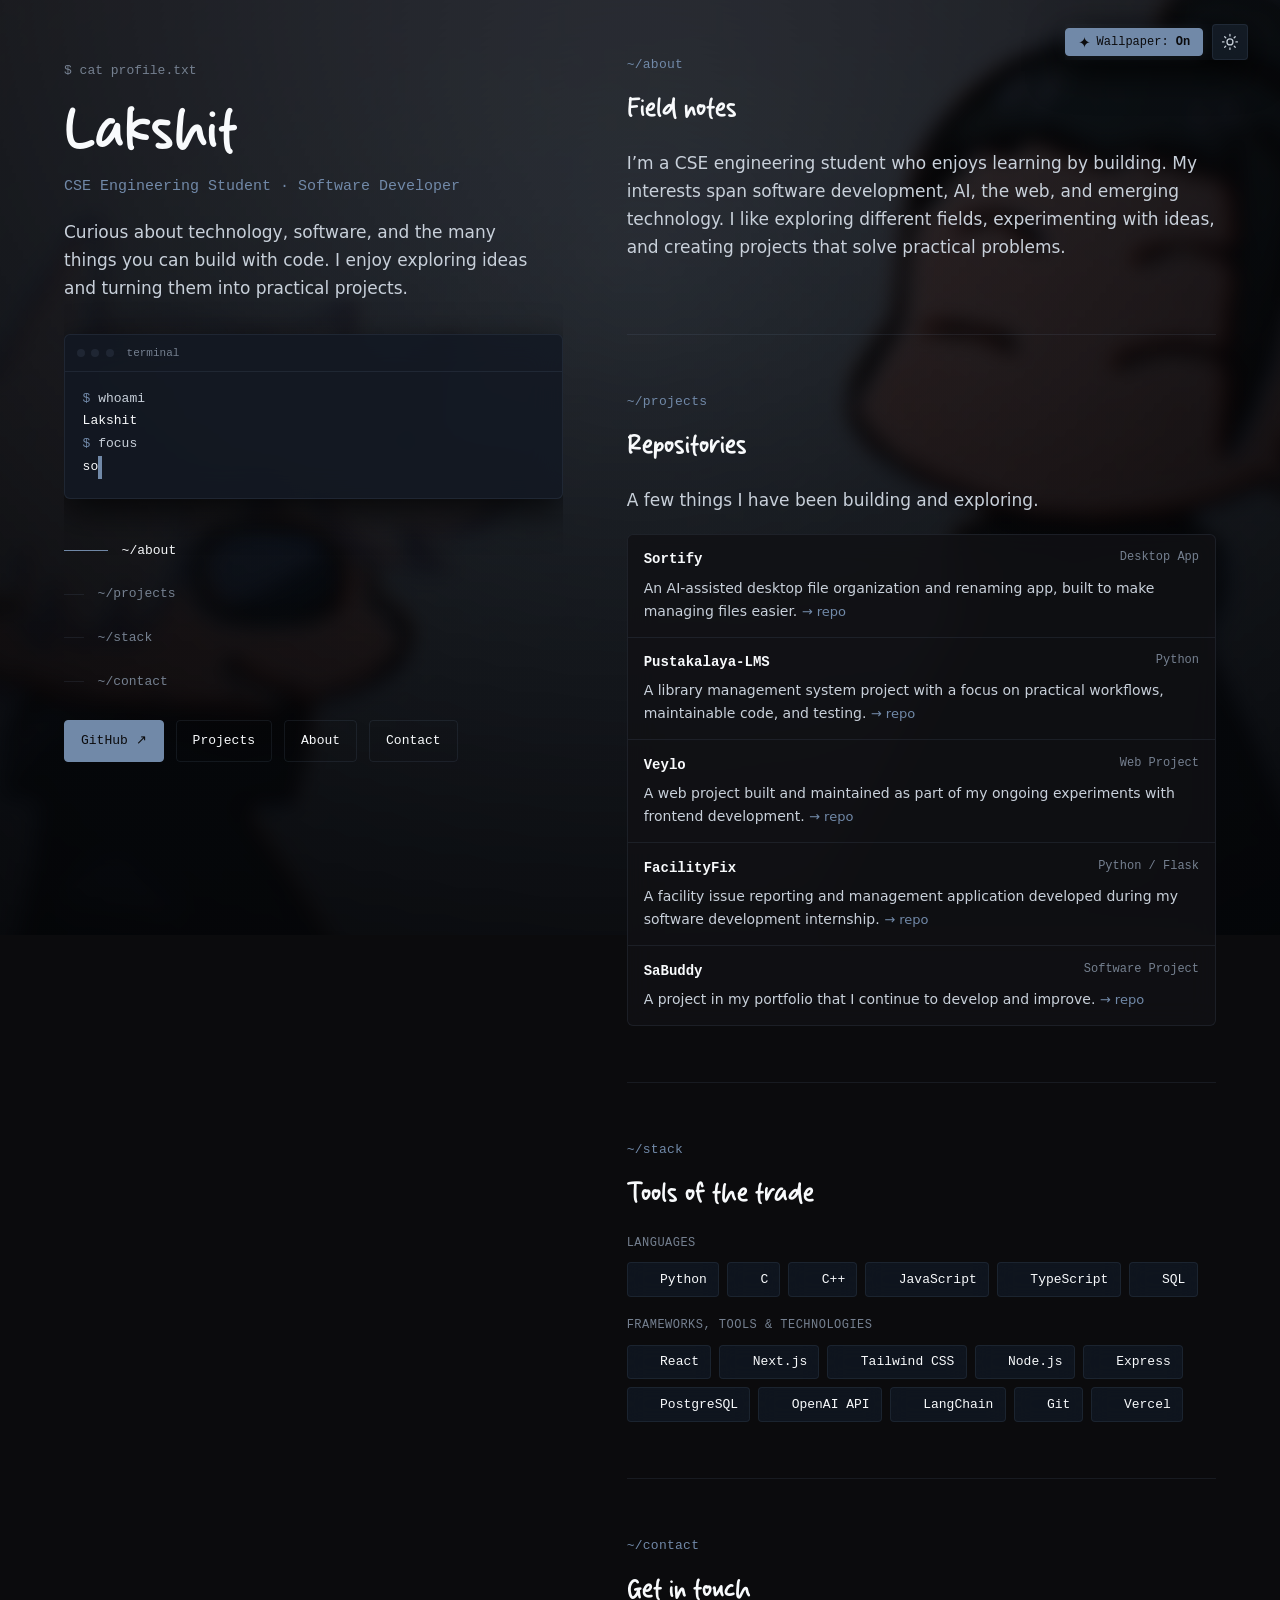
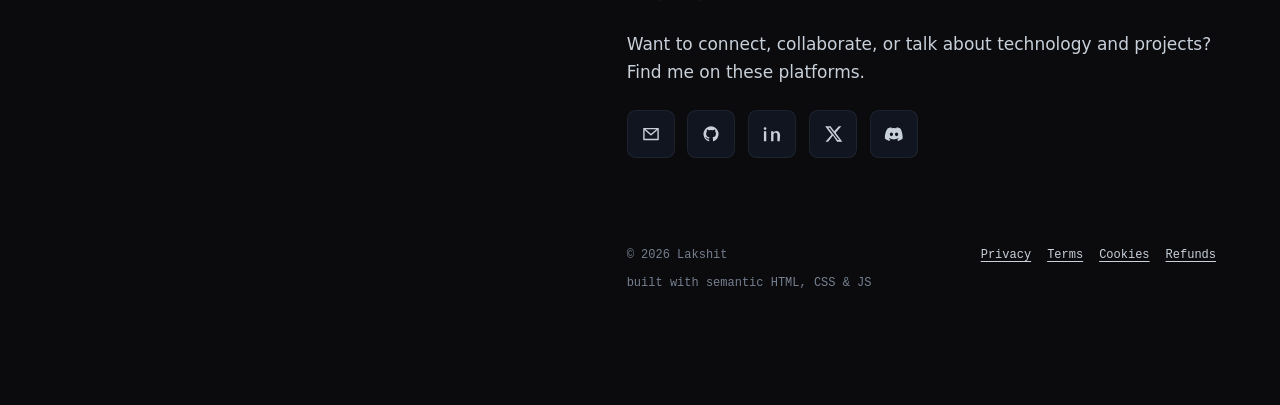
==== commit f234b2cb: "Load responsive mobile stylesheet" ====
--- a/index.html
+++ b/index.html
@@ -11,6 +11,7 @@
   <link rel="icon" type="image/svg+xml" href="favicon.svg?v=7">
 
   <link rel="stylesheet" href="style.css?v=11">
+  <link rel="stylesheet" href="mobile.css?v=1">
 
   <meta property="og:type" content="website">
   <meta property="og:title" content="Lakshit - Techfolio">
--- a/mobile.css
+++ b/mobile.css
@@ -0,0 +1,265 @@
+/* ---------- Android and small-screen refinements ---------- */
+@media (max-width: 1023px) {
+  html, body {
+    width: 100%;
+    min-width: 0;
+    overflow-x: clip;
+  }
+
+  nav.topbar {
+    align-items: center;
+    flex-wrap: wrap;
+    gap: 0.7rem 1rem;
+    padding: 0.8rem max(1rem, env(safe-area-inset-left)) 0.8rem max(1rem, env(safe-area-inset-right));
+  }
+
+  .topbar-right {
+    flex: 1 1 100%;
+    min-width: 0;
+    display: flex;
+    align-items: center;
+    justify-content: space-between;
+    flex-wrap: wrap;
+    gap: 0.65rem 0.8rem;
+  }
+
+  .topbar-right ul {
+    flex: 1 1 100%;
+    justify-content: space-between;
+    align-items: center;
+    gap: 0.5rem;
+    flex-wrap: nowrap;
+  }
+
+  .topbar-right ul li { min-width: 0; }
+  .topbar-right ul a {
+    display: inline-block;
+    padding: 0.3rem 0;
+    font-size: clamp(0.68rem, 2.7vw, 0.8rem);
+  }
+
+  .topbar-right > .wallpaper-toggle,
+  .topbar-right > .theme-toggle {
+    min-height: 2.5rem;
+  }
+
+  .topbar-right > .wallpaper-toggle {
+    margin-left: auto;
+    padding: 0.45rem 0.65rem;
+    font-size: 0.68rem;
+  }
+
+  .split-layout {
+    display: block;
+    width: 100%;
+    max-width: 100%;
+    padding: 0;
+  }
+
+  .split-left,
+  .split-right {
+    width: 100%;
+    max-width: 100%;
+    min-width: 0;
+  }
+
+  .split-left header.hero {
+    width: 100%;
+    max-width: 46rem;
+    margin: 0 auto;
+    padding: clamp(2.1rem, 7vw, 3.2rem) clamp(1.1rem, 5vw, 2rem) 2.1rem;
+  }
+
+  .split-right {
+    padding: 0 0 max(2rem, env(safe-area-inset-bottom));
+  }
+
+  .split-right section,
+  .split-right section.wide {
+    width: 100%;
+    max-width: 46rem;
+    margin: 0 auto;
+    padding: 2.25rem clamp(1.1rem, 5vw, 2rem);
+  }
+
+  .split-right section:first-of-type {
+    border-top: 1px solid var(--rule);
+  }
+
+  .split-right footer {
+    width: 100%;
+    max-width: 46rem;
+    margin: 0 auto;
+    padding: 1.6rem clamp(1.1rem, 5vw, 2rem) 2rem;
+  }
+
+  .terminal,
+  .repo-list,
+  .contact-block {
+    max-width: 100%;
+  }
+
+  .cta-row { gap: 0.6rem; }
+  .btn {
+    min-height: 2.65rem;
+    display: inline-flex;
+    align-items: center;
+    justify-content: center;
+  }
+
+  .chip {
+    min-height: 2.25rem;
+    padding: 0.42rem 0.68rem;
+  }
+
+  .social-icon {
+    width: 2.9rem;
+    height: 2.9rem;
+  }
+
+  /* Keep the complete animated artwork visible on portrait screens. */
+  .wallpaper-bg {
+    inset: 0;
+    overflow: hidden;
+  }
+
+  .wallpaper-img {
+    inset: 0;
+    background-size: contain;
+    background-position: center center;
+    background-color: #08090b;
+    filter: brightness(0.76) contrast(1.04) saturate(0.96);
+    transform: none;
+    will-change: auto;
+  }
+
+  html[data-color-theme="light"] .wallpaper-img {
+    filter: brightness(1.02) saturate(0.94) contrast(1.01);
+  }
+
+  html[data-color-theme="light"] .wallpaper-overlay {
+    background:
+      linear-gradient(to bottom, rgba(245, 248, 251, 0.24), rgba(239, 243, 247, 0.48));
+  }
+}
+
+@media (max-width: 480px) {
+  body {
+    font-size: 1rem;
+    line-height: 1.65;
+  }
+
+  nav.topbar {
+    padding-top: max(0.7rem, env(safe-area-inset-top));
+    gap: 0.45rem 0.75rem;
+  }
+
+  nav.topbar .home { font-size: 0.78rem; }
+
+  .topbar-right {
+    display: grid;
+    grid-template-columns: minmax(0, 1fr) auto auto;
+    gap: 0.55rem;
+  }
+
+  .topbar-right ul {
+    grid-column: 1 / -1;
+    gap: 0.35rem;
+  }
+
+  .topbar-right ul a { font-size: 0.7rem; }
+
+  .topbar-right > .wallpaper-toggle {
+    grid-column: 2;
+    grid-row: 2;
+    margin: 0;
+    justify-self: end;
+  }
+
+  .topbar-right > .theme-toggle {
+    grid-column: 3;
+    grid-row: 2;
+    justify-self: end;
+  }
+
+  .split-left header.hero {
+    padding-top: 2rem;
+    padding-bottom: 1.8rem;
+  }
+
+  h1.name { font-size: clamp(2.35rem, 12vw, 3.1rem); }
+  .role {
+    font-size: clamp(0.76rem, 3.5vw, 0.9rem);
+    line-height: 1.6;
+  }
+
+  .blurb { font-size: 0.96rem; }
+  .terminal { margin-top: 1.5rem; }
+  .terminal pre {
+    padding: 0.9rem;
+    font-size: 0.73rem;
+    overflow-wrap: anywhere;
+  }
+
+  .cta-row {
+    display: grid;
+    grid-template-columns: repeat(2, minmax(0, 1fr));
+    gap: 0.6rem;
+    margin-top: 1.4rem;
+  }
+
+  .btn {
+    width: 100%;
+    min-width: 0;
+    padding: 0.62rem 0.55rem;
+    font-size: 0.75rem;
+    text-align: center;
+  }
+
+  .split-right section,
+  .split-right section.wide {
+    padding-top: 2rem;
+    padding-bottom: 2rem;
+  }
+
+  section h2 { margin-bottom: 0.85rem; }
+
+  .repo-row {
+    grid-template-columns: minmax(0, 1fr);
+    gap: 0.35rem;
+    padding: 0.9rem;
+  }
+
+  .repo-row .repo-lang {
+    grid-row: 2;
+    font-size: 0.7rem;
+  }
+
+  .repo-row .repo-note {
+    grid-column: 1;
+    font-size: 0.84rem;
+    overflow-wrap: anywhere;
+  }
+
+  .stack-chips { gap: 0.45rem; }
+  .chip { font-size: 0.75rem; }
+
+  .social-links { gap: 0.65rem; }
+  .social-icon { width: 2.75rem; height: 2.75rem; }
+
+  footer {
+    font-size: 0.69rem;
+    line-height: 1.7;
+  }
+}
+
+@media (max-width: 360px) {
+  .topbar-right ul a { font-size: 0.66rem; }
+  .topbar-right > .wallpaper-toggle {
+    font-size: 0.64rem;
+    padding-inline: 0.5rem;
+  }
+  .wp-icon { display: none; }
+  .cta-row { gap: 0.5rem; }
+  .btn { font-size: 0.71rem; }
+}
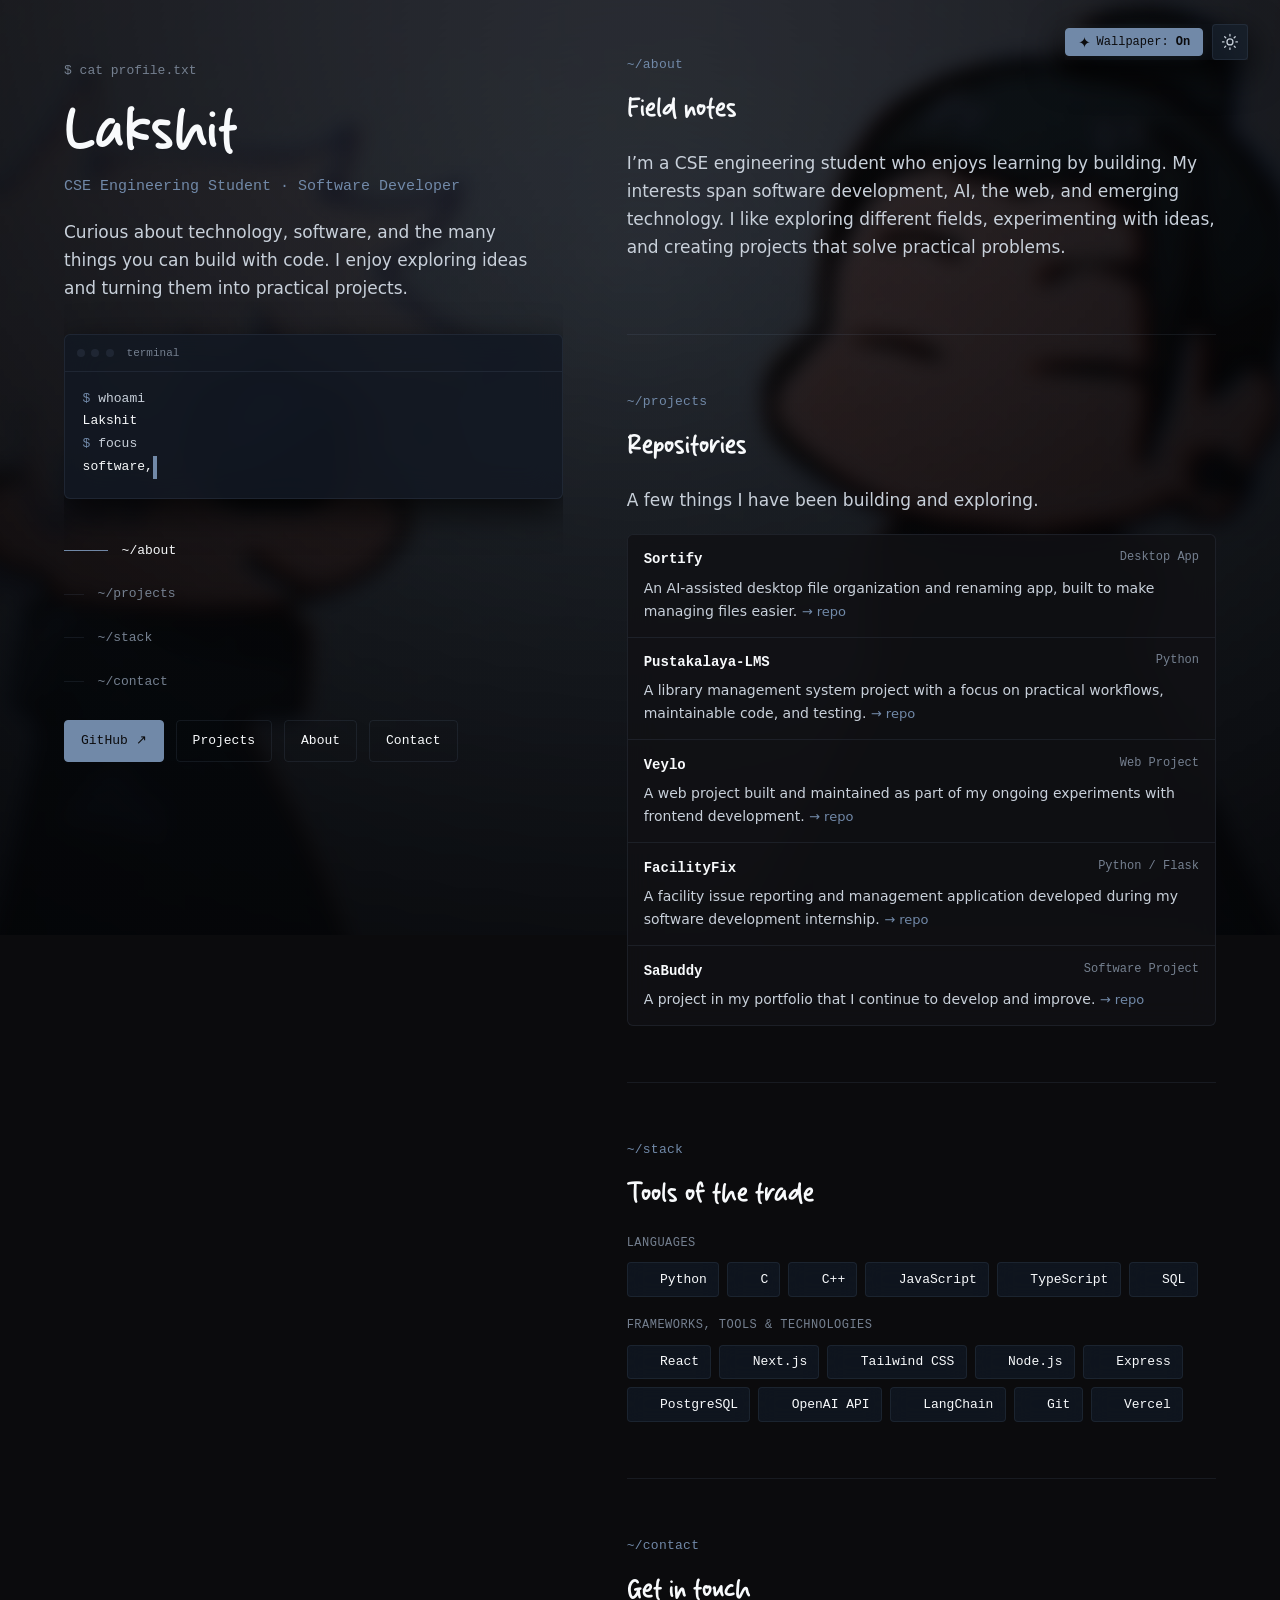
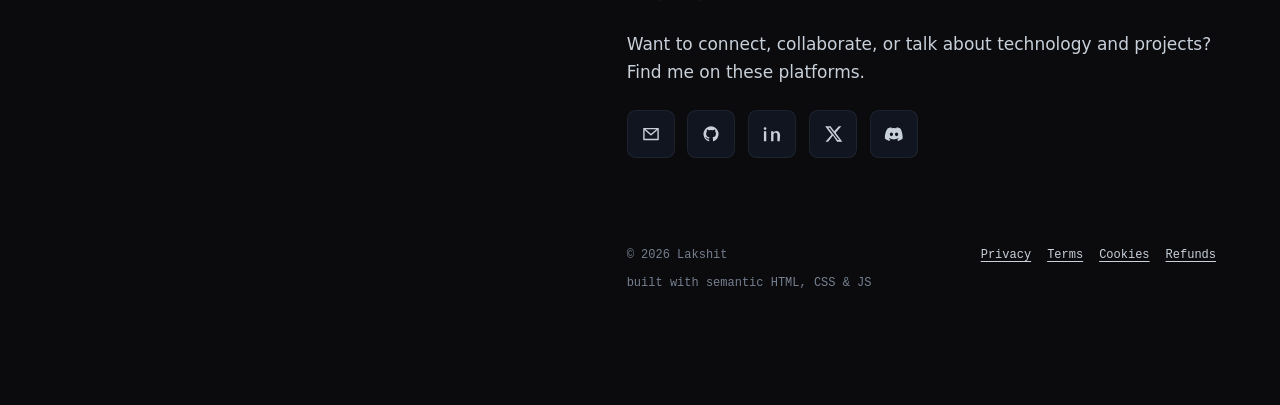
==== commit 454bd1ed: "Add compact mobile navigation trigger" ====
--- a/index.html
+++ b/index.html
@@ -11,7 +11,7 @@
   <link rel="icon" type="image/svg+xml" href="favicon.svg?v=7">
 
   <link rel="stylesheet" href="style.css?v=11">
-  <link rel="stylesheet" href="mobile.css?v=1">
+  <link rel="stylesheet" href="mobile.css?v=2">
 
   <meta property="og:type" content="website">
   <meta property="og:title" content="Lakshit - Techfolio">
@@ -93,7 +93,22 @@
   <nav class="topbar">
     <a class="home" href="#top">~/lavi</a>
 
-    <div class="topbar-right">
+    <button
+      class="mobile-menu-toggle"
+      type="button"
+      aria-label="Open navigation menu"
+      aria-expanded="false"
+      aria-controls="mobile-navigation"
+      title="Open menu"
+    >
+      <svg viewBox="0 0 24 24" aria-hidden="true">
+        <circle cx="5" cy="12" r="1.5" />
+        <circle cx="12" cy="12" r="1.5" />
+        <circle cx="19" cy="12" r="1.5" />
+      </svg>
+    </button>
+
+    <div class="topbar-right" id="mobile-navigation">
       <ul>
         <li><a href="#about">about</a></li>
         <li><a href="#projects">projects</a></li>
@@ -407,6 +422,6 @@
     </main>
   </div>
 
-  <script src="script.js?v=6"></script>
+  <script src="script.js?v=7"></script>
 </body>
 </html>
--- a/mobile.css
+++ b/mobile.css
@@ -263,3 +263,182 @@
   .cta-row { gap: 0.5rem; }
   .btn { font-size: 0.71rem; }
 }
+
+
+/* ---------- polished Android / mobile navigation ---------- */
+@media (max-width: 1023px) {
+  nav.topbar {
+    display: grid;
+    grid-template-columns: minmax(0, 1fr) auto auto;
+    grid-template-areas:
+      "brand wallpaper theme"
+      "links links links";
+    align-items: center;
+    column-gap: 0.55rem;
+    row-gap: 0.75rem;
+    padding: max(0.7rem, env(safe-area-inset-top)) max(1rem, env(safe-area-inset-right)) 0.7rem max(1rem, env(safe-area-inset-left));
+    background: color-mix(in srgb, var(--bg) 91%, transparent);
+    border-bottom: 1px solid var(--rule);
+    box-shadow: 0 8px 24px rgba(0, 0, 0, 0.08);
+  }
+
+  nav.topbar .home {
+    grid-area: brand;
+    align-self: center;
+    width: fit-content;
+    font-size: 0.9rem;
+    letter-spacing: -0.025em;
+    padding: 0.35rem 0;
+  }
+
+  .topbar-right {
+    display: contents;
+  }
+
+  .topbar-right ul {
+    grid-area: links;
+    display: grid;
+    grid-template-columns: repeat(4, minmax(0, 1fr));
+    align-items: stretch;
+    gap: 0.3rem;
+    width: 100%;
+    min-width: 0;
+    padding: 0.25rem;
+    margin: 0;
+    border: 1px solid var(--rule);
+    border-radius: 0.8rem;
+    background: color-mix(in srgb, var(--bg-raised) 78%, transparent);
+  }
+
+  nav.topbar .topbar-right ul li {
+    min-width: 0;
+    margin: 0;
+  }
+
+  nav.topbar .topbar-right ul a {
+    position: relative;
+    display: flex;
+    align-items: center;
+    justify-content: center;
+    width: 100%;
+    min-width: 0;
+    min-height: 2.55rem;
+    padding: 0.35rem 0.2rem;
+    border: 1px solid transparent;
+    border-radius: 0.58rem;
+    color: var(--ink-faint);
+    font-size: clamp(0.72rem, 2.8vw, 0.82rem);
+    font-weight: 500;
+    line-height: 1.2;
+    text-align: center;
+    white-space: nowrap;
+    transition: color var(--duration-quick) var(--ease-smooth-out),
+                background var(--duration-quick) var(--ease-smooth-out),
+                border-color var(--duration-quick) var(--ease-smooth-out);
+  }
+
+  nav.topbar .topbar-right ul a::after {
+    display: none;
+  }
+
+  nav.topbar .topbar-right ul a:hover {
+    color: var(--ink);
+    background: var(--bg-subtle);
+  }
+
+  nav.topbar .topbar-right ul a.active {
+    color: var(--ink);
+    background: color-mix(in srgb, var(--accent) 14%, var(--bg-raised));
+    border-color: color-mix(in srgb, var(--accent) 25%, transparent);
+    font-weight: 650;
+  }
+
+  nav.topbar .topbar-right > .wallpaper-toggle,
+  nav.topbar .topbar-right > .theme-toggle {
+    display: inline-flex;
+    align-items: center;
+    justify-content: center;
+    justify-self: end;
+    width: 2.55rem;
+    min-width: 2.55rem;
+    height: 2.55rem;
+    min-height: 2.55rem;
+    padding: 0;
+    margin: 0;
+    border-radius: 0.7rem;
+    box-shadow: none;
+  }
+
+  nav.topbar .topbar-right > .wallpaper-toggle {
+    grid-area: wallpaper;
+    gap: 0;
+  }
+
+  nav.topbar .topbar-right > .wallpaper-toggle .wp-label {
+    display: none;
+  }
+
+  nav.topbar .topbar-right > .wallpaper-toggle .wp-icon {
+    display: inline-block;
+    font-size: 1rem;
+  }
+
+  nav.topbar .topbar-right > .theme-toggle {
+    grid-area: theme;
+    width: 2.55rem;
+    height: 2.55rem;
+  }
+
+  nav.topbar .topbar-right > .theme-toggle svg {
+    width: 1.15rem;
+    height: 1.15rem;
+  }
+
+  html[data-color-theme="light"] nav.topbar {
+    background: rgba(247, 249, 251, 0.94);
+    box-shadow: 0 8px 24px rgba(37, 53, 70, 0.07);
+  }
+
+  html[data-color-theme="light"] nav.topbar .topbar-right ul {
+    background: rgba(255, 255, 255, 0.88);
+  }
+
+  html[data-color-theme="light"] nav.topbar .topbar-right ul a.active {
+    background: rgba(82, 111, 145, 0.12);
+    border-color: rgba(82, 111, 145, 0.2);
+    color: #263d57;
+  }
+
+  nav.topbar a:focus-visible,
+  nav.topbar button:focus-visible {
+    outline: 2px solid var(--accent);
+    outline-offset: 2px;
+  }
+}
+
+@media (max-width: 380px) {
+  nav.topbar {
+    column-gap: 0.4rem;
+    padding-left: max(0.75rem, env(safe-area-inset-left));
+    padding-right: max(0.75rem, env(safe-area-inset-right));
+  }
+
+  nav.topbar .topbar-right ul {
+    gap: 0.15rem;
+    padding: 0.2rem;
+  }
+
+  nav.topbar .topbar-right ul a {
+    min-height: 2.45rem;
+    padding-inline: 0.08rem;
+    font-size: 0.7rem;
+  }
+
+  nav.topbar .topbar-right > .wallpaper-toggle,
+  nav.topbar .topbar-right > .theme-toggle {
+    width: 2.4rem;
+    min-width: 2.4rem;
+    height: 2.4rem;
+    min-height: 2.4rem;
+  }
+}
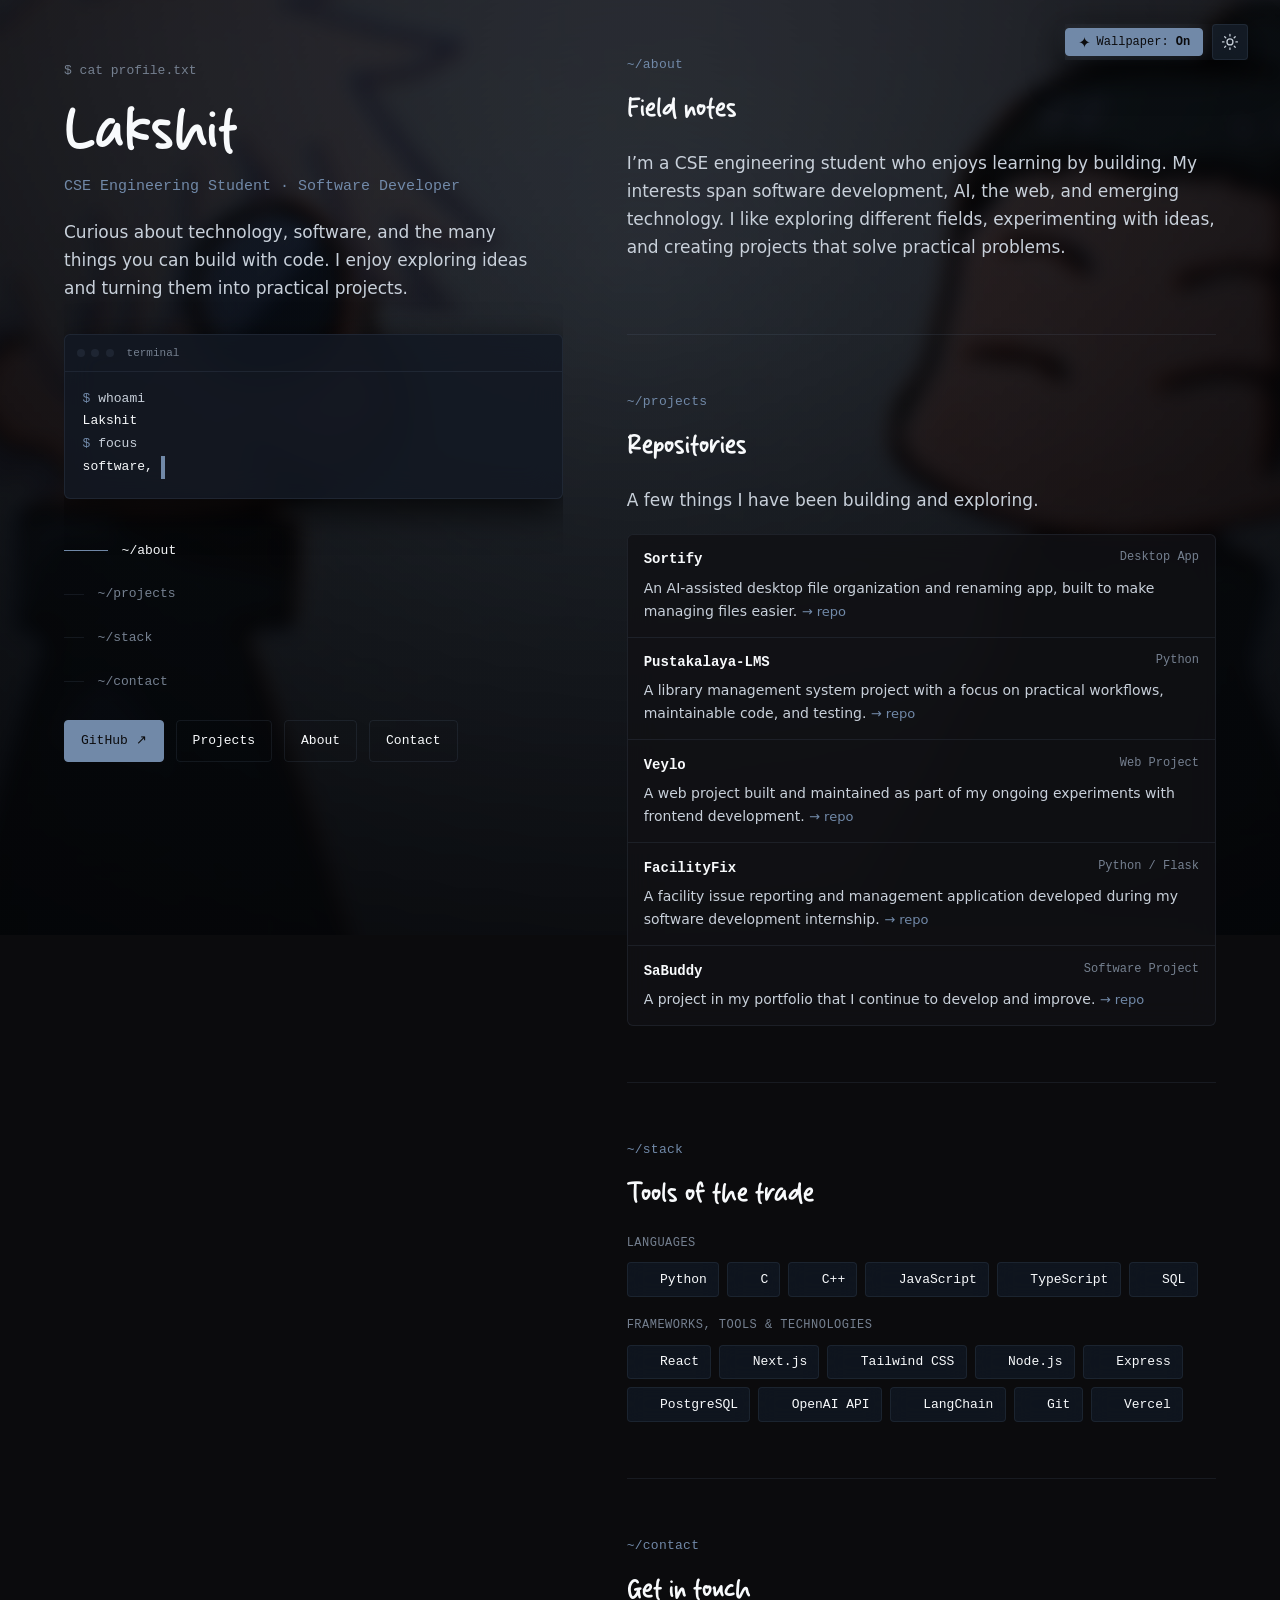
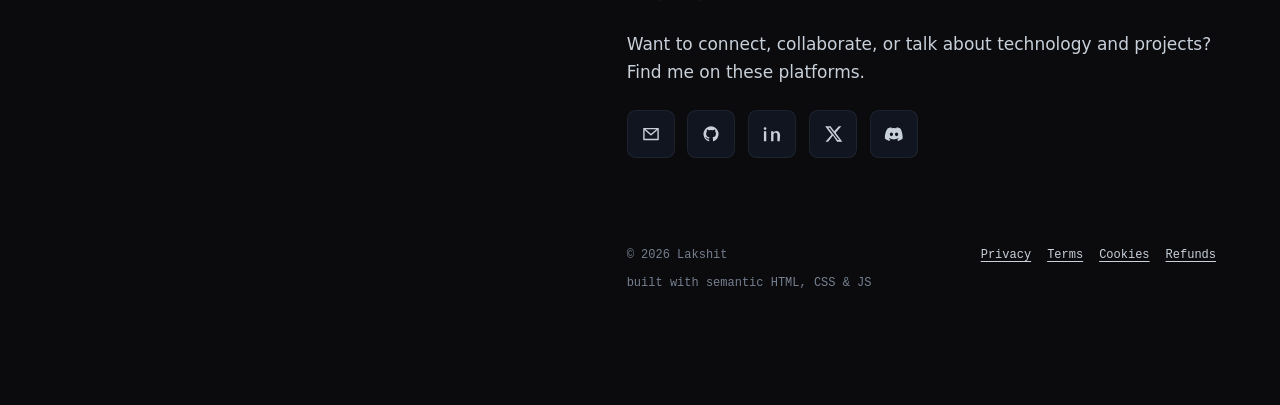
==== commit ddfbf090: "Use Android-style vertical overflow icon" ====
--- a/index.html
+++ b/index.html
@@ -102,9 +102,9 @@
       title="Open menu"
     >
       <svg viewBox="0 0 24 24" aria-hidden="true">
-        <circle cx="5" cy="12" r="1.5" />
+        <circle cx="12" cy="5" r="1.5" />
         <circle cx="12" cy="12" r="1.5" />
-        <circle cx="19" cy="12" r="1.5" />
+        <circle cx="12" cy="19" r="1.5" />
       </svg>
     </button>
 
--- a/mobile.css
+++ b/mobile.css
@@ -442,3 +442,212 @@
     min-height: 2.4rem;
   }
 }
+
+
+/* ---------- Android full-screen cat wallpaper + compact overflow menu ---------- */
+@media (max-width: 1023px) {
+  /* Use the dedicated mobile artwork; desktop keeps its original GIF. */
+  .wallpaper-img {
+    background-image: url("background/cat.gif");
+    background-size: cover;
+    background-position: center center;
+    background-repeat: no-repeat;
+    transform: none;
+    filter: brightness(0.7) saturate(0.96) contrast(1.04);
+  }
+
+  html[data-color-theme="light"] .wallpaper-img {
+    filter: brightness(0.86) saturate(0.9) contrast(1.02);
+  }
+
+  html[data-color-theme="dark"] .wallpaper-overlay,
+  html:not([data-color-theme="light"]) .wallpaper-overlay {
+    background:
+      linear-gradient(180deg, rgba(7, 10, 15, 0.38) 0%, rgba(7, 10, 15, 0.54) 55%, rgba(7, 10, 15, 0.68) 100%);
+  }
+
+  html[data-color-theme="light"] .wallpaper-overlay {
+    background:
+      linear-gradient(180deg, rgba(246, 249, 252, 0.38) 0%, rgba(246, 249, 252, 0.48) 55%, rgba(246, 249, 252, 0.58) 100%);
+  }
+
+  nav.topbar {
+    position: sticky;
+    display: flex;
+    align-items: center;
+    justify-content: space-between;
+    gap: 0.75rem;
+    min-height: 3.6rem;
+    padding: max(0.55rem, env(safe-area-inset-top)) max(0.9rem, env(safe-area-inset-right)) 0.55rem max(0.9rem, env(safe-area-inset-left));
+    background: color-mix(in srgb, var(--bg) 82%, transparent);
+    backdrop-filter: blur(16px);
+    -webkit-backdrop-filter: blur(16px);
+  }
+
+  nav.topbar .home {
+    font-size: 0.92rem;
+    padding: 0.25rem 0;
+  }
+
+  .mobile-menu-toggle {
+    display: inline-flex;
+    align-items: center;
+    justify-content: center;
+    width: 2.55rem;
+    height: 2.55rem;
+    flex: 0 0 2.55rem;
+    padding: 0;
+    border: 1px solid var(--rule-light);
+    border-radius: 0.78rem;
+    color: var(--ink);
+    background: color-mix(in srgb, var(--bg-raised) 82%, transparent);
+    box-shadow: 0 5px 18px rgba(0, 0, 0, 0.12);
+    -webkit-tap-highlight-color: transparent;
+  }
+
+  .mobile-menu-toggle svg {
+    display: block;
+    width: 1.25rem;
+    height: 1.25rem;
+    fill: currentColor;
+  }
+
+  .mobile-menu-toggle:active {
+    transform: scale(0.96);
+  }
+
+  .topbar-right,
+  .topbar-right.is-open {
+    position: absolute;
+    top: calc(100% + 0.45rem);
+    right: max(0.75rem, env(safe-area-inset-right));
+    left: max(0.75rem, env(safe-area-inset-left));
+    z-index: 30;
+    display: none;
+    flex-direction: column;
+    align-items: stretch;
+    justify-content: flex-start;
+    gap: 0.75rem;
+    min-width: 0;
+    padding: 0.8rem;
+    border: 1px solid var(--rule-light);
+    border-radius: 1rem;
+    background: color-mix(in srgb, var(--bg-raised) 94%, transparent);
+    box-shadow: 0 18px 48px rgba(0, 0, 0, 0.28);
+    backdrop-filter: blur(22px);
+    -webkit-backdrop-filter: blur(22px);
+  }
+
+  .topbar-right.is-open {
+    display: flex;
+    animation: mobile-menu-enter 160ms ease-out both;
+  }
+
+  .topbar-right ul {
+    display: grid;
+    grid-template-columns: repeat(2, minmax(0, 1fr));
+    gap: 0.35rem;
+    width: 100%;
+    padding: 0;
+    margin: 0;
+    border: 0;
+    background: transparent;
+  }
+
+  .topbar-right ul li {
+    min-width: 0;
+    margin: 0;
+  }
+
+  nav.topbar .topbar-right ul a {
+    display: flex;
+    align-items: center;
+    justify-content: flex-start;
+    width: 100%;
+    min-height: 2.8rem;
+    padding: 0.65rem 0.8rem;
+    border: 1px solid transparent;
+    border-radius: 0.68rem;
+    color: var(--ink-soft);
+    font-size: 0.82rem;
+    white-space: nowrap;
+  }
+
+  nav.topbar .topbar-right ul a::after {
+    display: none;
+  }
+
+  nav.topbar .topbar-right ul a.active {
+    color: var(--ink);
+    background: color-mix(in srgb, var(--accent) 18%, var(--bg));
+    border-color: color-mix(in srgb, var(--accent) 30%, transparent);
+  }
+
+  .topbar-right > .wallpaper-toggle,
+  .topbar-right > .theme-toggle {
+    display: inline-flex;
+    align-items: center;
+    justify-content: center;
+    justify-self: stretch;
+    width: 100%;
+    min-width: 0;
+    height: 2.7rem;
+    min-height: 2.7rem;
+    margin: 0;
+    padding: 0.55rem 0.8rem;
+    border-radius: 0.68rem;
+    grid-area: auto;
+    box-shadow: none;
+  }
+
+  .topbar-right > .wallpaper-toggle {
+    gap: 0.5rem;
+    font-size: 0.78rem;
+  }
+
+  .topbar-right > .wallpaper-toggle .wp-label {
+    display: inline;
+  }
+
+  .topbar-right > .wallpaper-toggle .wp-icon {
+    display: inline-block;
+  }
+
+  .topbar-right > .theme-toggle {
+    gap: 0.55rem;
+  }
+
+  .mobile-menu-toggle:focus-visible,
+  .topbar-right a:focus-visible,
+  .topbar-right button:focus-visible {
+    outline: 2px solid var(--accent);
+    outline-offset: 3px;
+  }
+
+  html[data-color-theme="light"] nav.topbar {
+    background: rgba(246, 249, 252, 0.78);
+  }
+
+  html[data-color-theme="light"] .topbar-right {
+    background: rgba(250, 252, 255, 0.94);
+    border-color: rgba(65, 83, 105, 0.2);
+    box-shadow: 0 18px 48px rgba(38, 54, 72, 0.16);
+  }
+
+  html[data-color-theme="light"] .mobile-menu-toggle {
+    color: #263d57;
+    background: rgba(255, 255, 255, 0.86);
+    border-color: rgba(65, 83, 105, 0.22);
+  }
+}
+
+@keyframes mobile-menu-enter {
+  from { opacity: 0; transform: translateY(-5px) scale(0.99); }
+  to { opacity: 1; transform: translateY(0) scale(1); }
+}
+
+@media (min-width: 1024px) {
+  .mobile-menu-toggle {
+    display: none;
+  }
+}
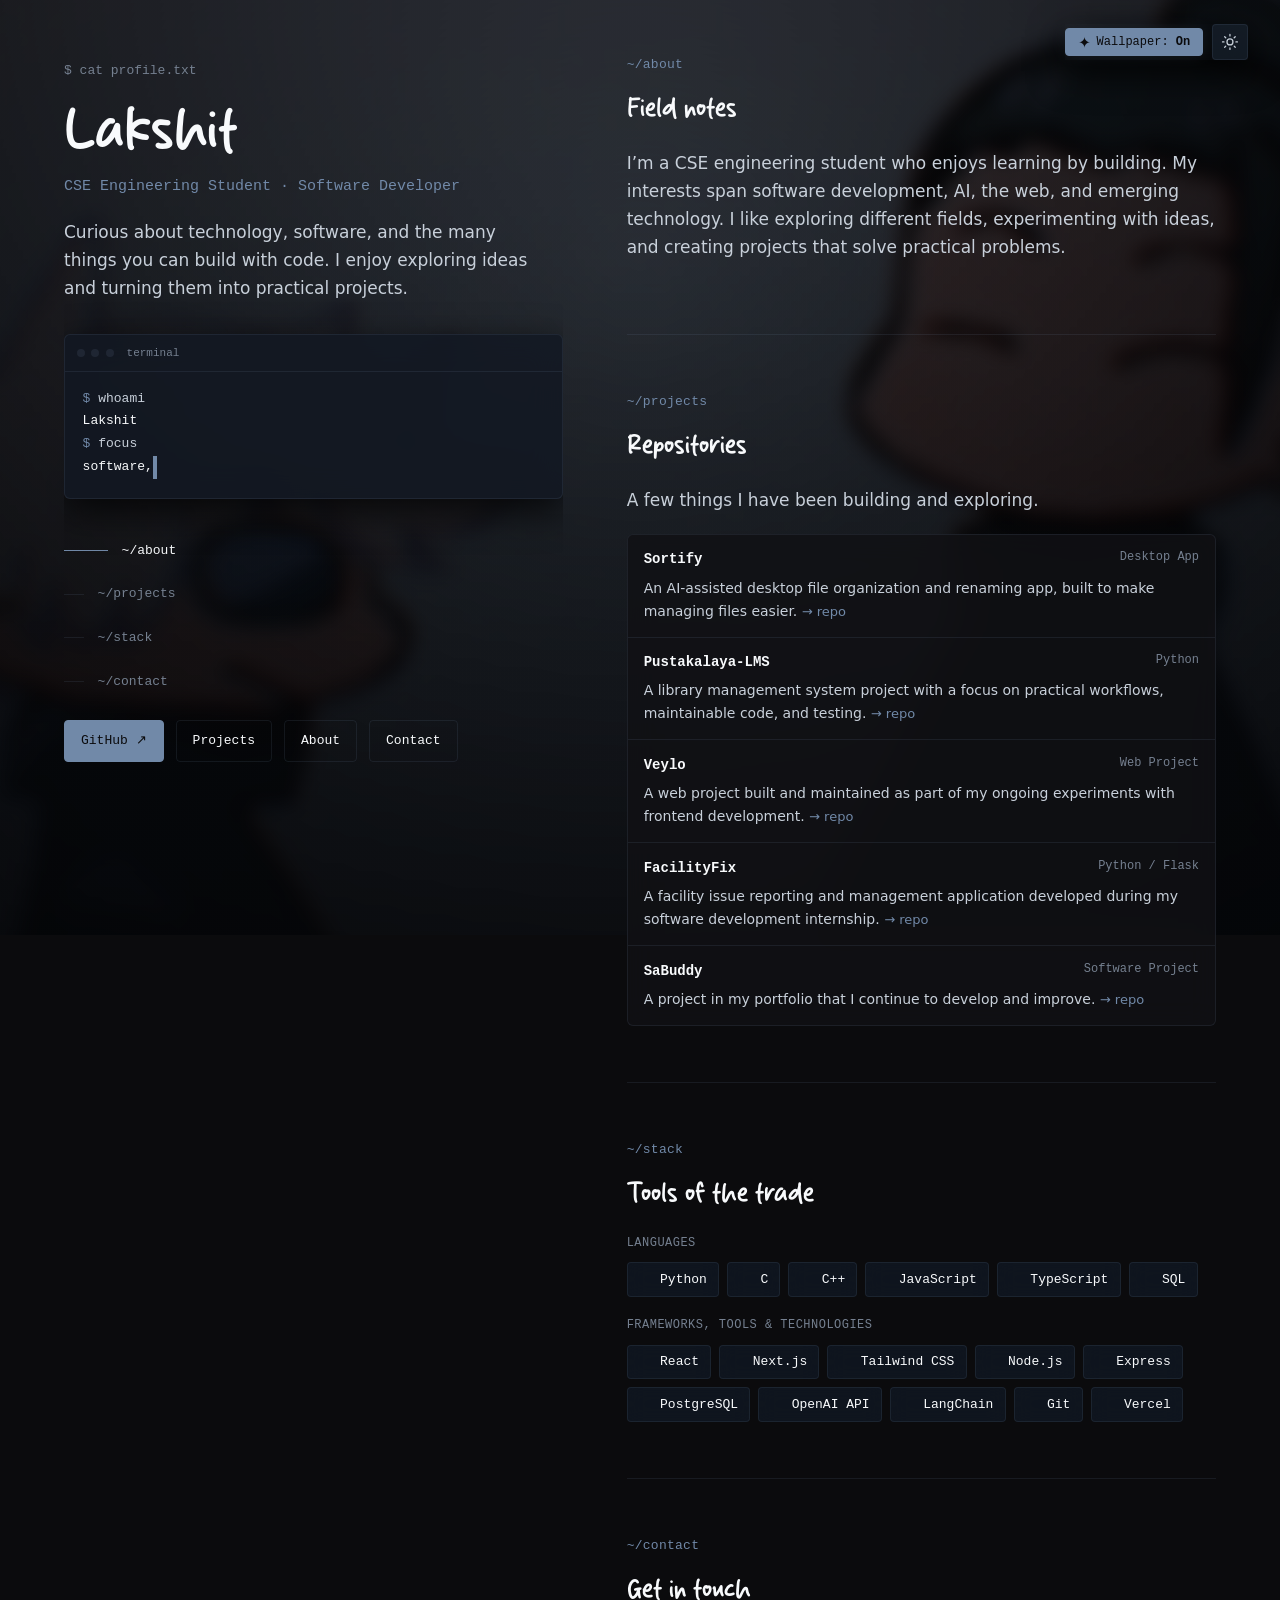
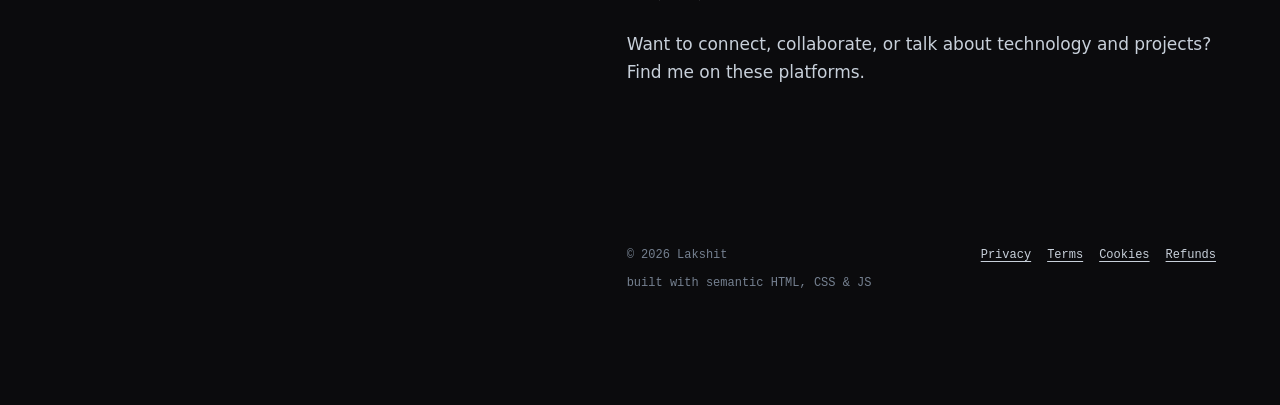
==== commit 5c8cda3b: "Keep appearance toggles outside the mobile menu" ====
--- a/index.html
+++ b/index.html
@@ -78,6 +78,7 @@
     <button
       type="button"
       class="wallpaper-toggle js-wallpaper-toggle active"
+      aria-label="Toggle wallpaper"
       aria-pressed="true"
       title="Disable anime wallpaper theme"
     >
@@ -116,19 +117,6 @@
         <li><a href="#contact">contact</a></li>
       </ul>
 
-      <button
-        type="button"
-        class="wallpaper-toggle js-wallpaper-toggle active"
-        aria-pressed="true"
-        title="Disable anime wallpaper theme"
-      >
-        <span class="wp-icon" aria-hidden="true">✦</span>
-        <span class="wp-label">Wallpaper: <span class="wp-status">On</span></span>
-      </button>
-      <button type="button" class="theme-toggle js-theme-toggle" aria-label="Switch to light theme" title="Switch to light theme">
-        <svg class="theme-icon-sun" viewBox="0 0 24 24" aria-hidden="true"><circle cx="12" cy="12" r="4"/><path d="M12 2v2m0 16v2M4.93 4.93l1.42 1.42m11.3 11.3 1.42 1.42M2 12h2m16 0h2M4.93 19.07l1.42-1.42m11.3-11.3 1.42-1.42"/></svg>
-        <svg class="theme-icon-moon" viewBox="0 0 24 24" aria-hidden="true"><path d="M20.2 15.1A8.5 8.5 0 0 1 8.9 3.8 8.6 8.6 0 1 0 20.2 15.1Z"/></svg>
-      </button>
     </div>
   </nav>
 
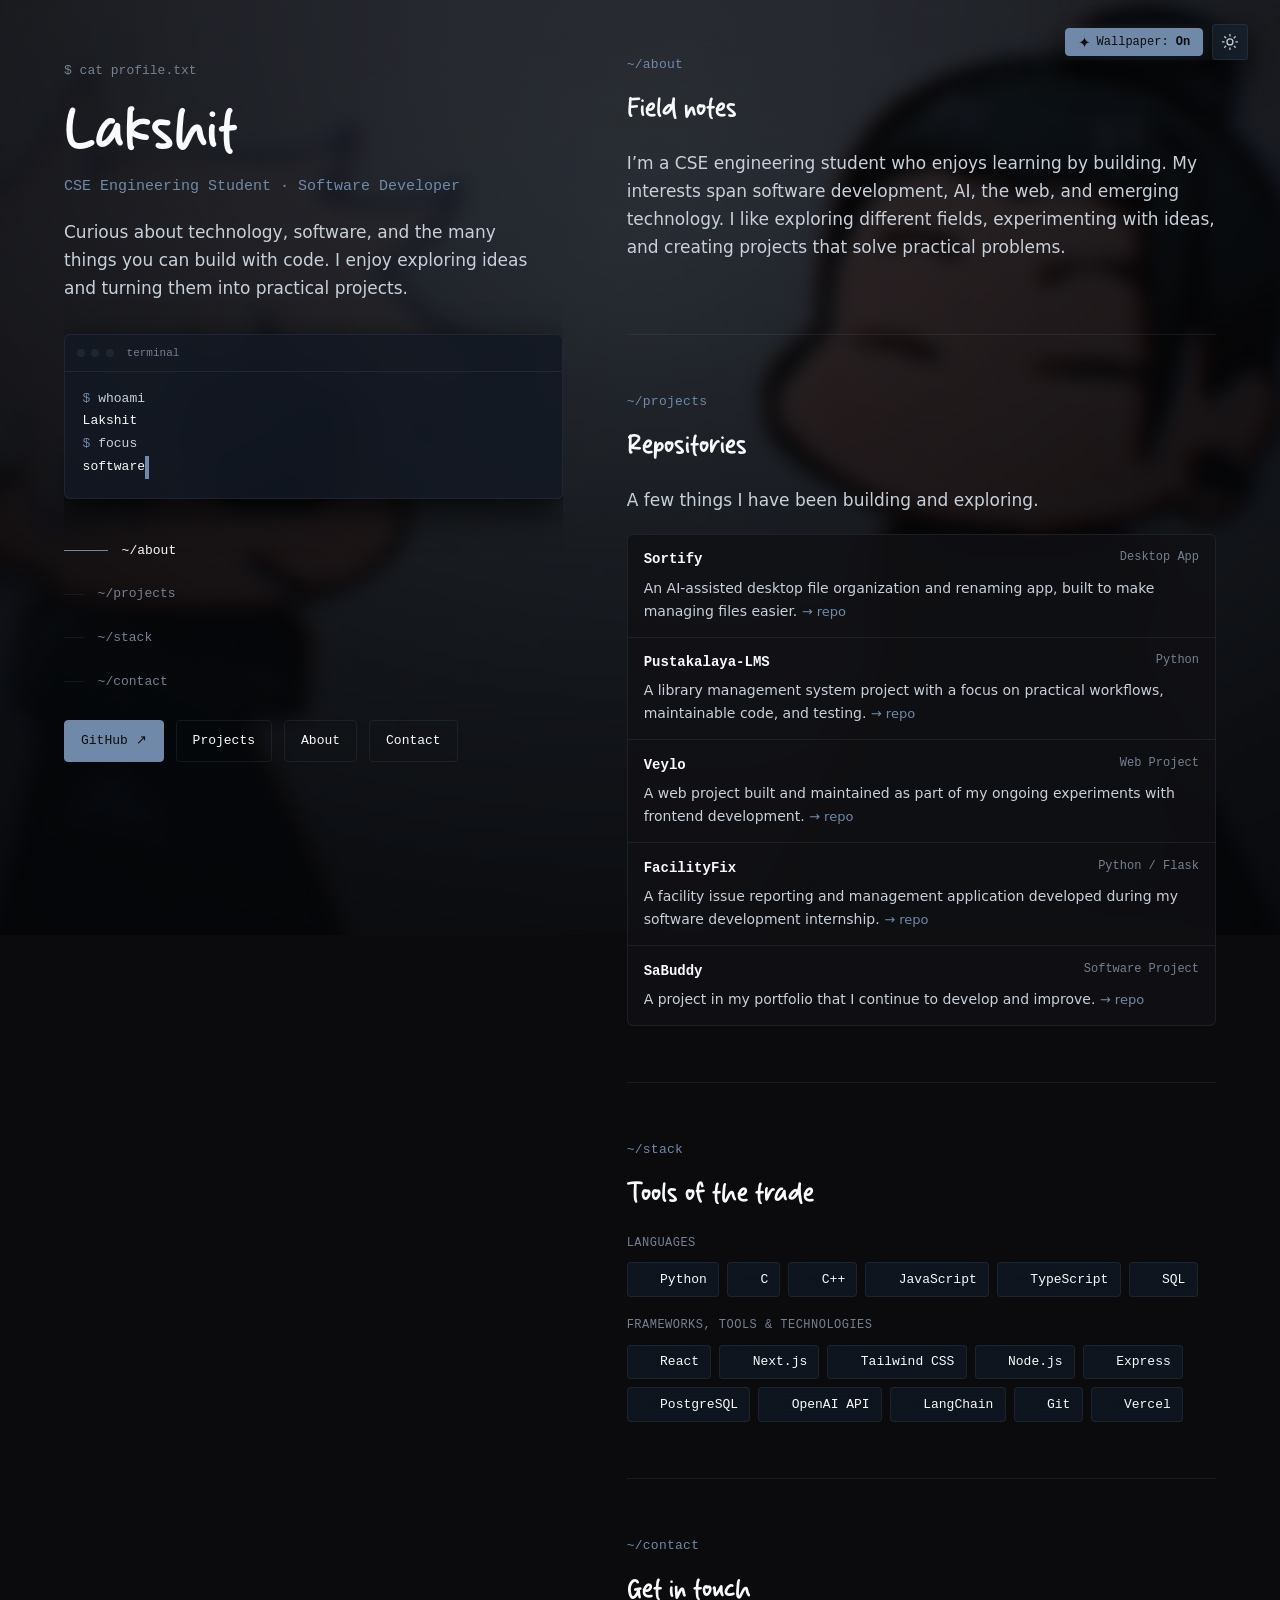
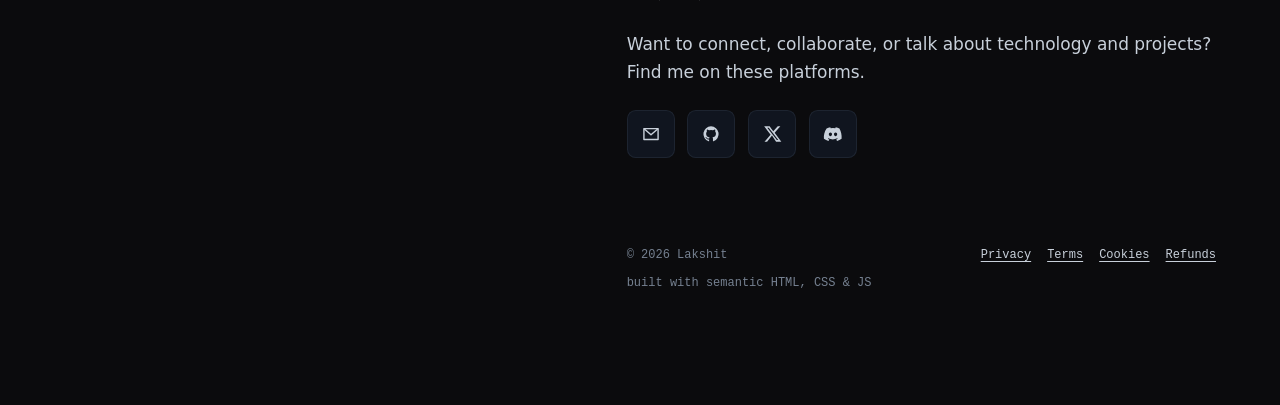
==== commit c8f47e43: "Remove LinkedIn from contact links and profile metadata" ====
--- a/index.html
+++ b/index.html
@@ -37,8 +37,7 @@
     },
     "sameAs": [
       "https://github.com/hmmlavi",
-      "https://x.com/Lakshits27",
-      "https://www.linkedin.com/in/lakshitsinghsaini/"
+      "https://x.com/Lakshits27"
     ],
     "description": "CSE student interested in software development, technology, and building useful projects."
   }
@@ -384,9 +383,6 @@
           <a class="social-icon" href="https://github.com/hmmlavi" target="_blank" rel="noopener noreferrer" data-tooltip="GitHub" aria-label="GitHub — hmmlavi">
             <svg viewBox="0 0 24 24" aria-hidden="true"><path d="M12 2.8a9.2 9.2 0 0 0-2.9 17.9c.46.08.63-.2.63-.44v-1.7c-2.57.56-3.11-1.09-3.11-1.09-.42-1.07-1.03-1.35-1.03-1.35-.84-.58.06-.57.06-.57.93.07 1.42.96 1.42.96.83 1.42 2.18 1.01 2.71.77.08-.6.33-1.01.59-1.24-2.05-.23-4.2-1.03-4.2-4.57 0-1.01.36-1.83.96-2.48-.1-.24-.42-1.17.09-2.44 0 0 .78-.25 2.53.95a8.8 8.8 0 0 1 4.61 0c1.76-1.2 2.53-.95 2.53-.95.51 1.27.19 2.2.1 2.44.59.65.95 1.47.95 2.48 0 3.55-2.16 4.33-4.22 4.56.33.29.63.85.63 1.72v2.51c0 .24.17.52.64.43A9.2 9.2 0 0 0 12 2.8Z" class="filled"/></svg>
           </a>
-          <a class="social-icon" href="https://www.linkedin.com/in/lakshitsinghsaini/" target="_blank" rel="noopener noreferrer" data-tooltip="LinkedIn" aria-label="LinkedIn">
-            <svg viewBox="0 0 24 24" aria-hidden="true"><path class="filled" d="M5.1 8.7H2.3v12h2.8zm-1.4-1.6a1.63 1.63 0 1 0 0-3.26 1.63 1.63 0 0 0 0 3.26ZM21.7 13.8c0-3.6-1.92-5.28-4.48-5.28a3.87 3.87 0 0 0-3.48 1.92V8.7h-2.8v12h2.8v-6.68c0-1.76.34-3.46 2.51-3.46 2.14 0 2.17 2.01 2.17 3.57v6.57h2.8z"/></svg>
-          </a>
           <a class="social-icon" href="https://x.com/Lakshits27" target="_blank" rel="noopener noreferrer" data-tooltip="X" aria-label="X — @Lakshits27">
             <svg viewBox="0 0 24 24" aria-hidden="true"><path class="filled" d="M18.9 2.8h3.1l-6.8 7.8 8 10.6h-6.3L12 13.9l-5.9 7.3H3l7.3-8.4L2.6 2.8h6.5l4.4 5.9zm-1.1 16.5h1.7L8.1 4.6H6.3z"/></svg>
           </a>
--- a/mobile.css
+++ b/mobile.css
@@ -651,3 +651,149 @@
     display: none;
   }
 }
+
+
+/* Keep appearance controls beside the mobile menu, not inside its dropdown. */
+@media (max-width: 1023px) {
+  .wallpaper-float {
+    display: flex;
+    position: fixed;
+    top: max(0.7rem, env(safe-area-inset-top));
+    right: calc(max(0.9rem, env(safe-area-inset-right)) + 3.15rem);
+    z-index: 101;
+    gap: 0.45rem;
+    align-items: center;
+  }
+
+  .wallpaper-float .wallpaper-toggle,
+  .wallpaper-float .theme-toggle {
+    display: inline-flex;
+    align-items: center;
+    justify-content: center;
+    width: 2.45rem;
+    min-width: 2.45rem;
+    height: 2.45rem;
+    min-height: 2.45rem;
+    padding: 0;
+    margin: 0;
+    border-radius: 0.72rem;
+    box-shadow: 0 5px 18px rgba(0, 0, 0, 0.12);
+  }
+
+  .wallpaper-float .wallpaper-toggle .wp-label {
+    display: none;
+  }
+
+  .wallpaper-float .wallpaper-toggle .wp-icon {
+    display: inline-block;
+    font-size: 1rem;
+  }
+
+  .wallpaper-float .theme-toggle svg {
+    width: 1.15rem;
+    height: 1.15rem;
+  }
+
+  html[data-color-theme="light"] .wallpaper-float .wallpaper-toggle,
+  html[data-color-theme="light"] .wallpaper-float .theme-toggle {
+    background: rgba(255, 255, 255, 0.9);
+    border-color: rgba(65, 83, 105, 0.22);
+    color: #263d57;
+  }
+}
+
+@media (max-width: 380px) {
+  .wallpaper-float {
+    right: calc(max(0.75rem, env(safe-area-inset-right)) + 3rem);
+    gap: 0.3rem;
+  }
+
+  .wallpaper-float .wallpaper-toggle,
+  .wallpaper-float .theme-toggle {
+    width: 2.3rem;
+    min-width: 2.3rem;
+    height: 2.3rem;
+    min-height: 2.3rem;
+  }
+}
+
+
+/* ---------- visible mobile wallpaper switch + light-theme readability ---------- */
+@media (max-width: 1023px) {
+  /* Keep the GIF present, but soften it so foreground content stays readable. */
+  html[data-color-theme="light"] .wallpaper-img {
+    filter: blur(1.2px) brightness(0.76) saturate(0.82) contrast(1.04);
+  }
+
+  html[data-color-theme="light"] .wallpaper-overlay {
+    background:
+      linear-gradient(
+        180deg,
+        rgba(246, 249, 252, 0.56) 0%,
+        rgba(246, 249, 252, 0.64) 52%,
+        rgba(239, 243, 247, 0.72) 100%
+      );
+  }
+
+  /* The wallpaper control is a labelled switch on the main screen, not hidden
+     in the three-dot navigation dropdown. */
+  .wallpaper-float {
+    right: calc(max(0.9rem, env(safe-area-inset-right)) + 3.15rem);
+    gap: 0.4rem;
+  }
+
+  .wallpaper-float .wallpaper-toggle {
+    width: auto;
+    min-width: 0;
+    max-width: 7.2rem;
+    padding: 0 0.65rem;
+    gap: 0.38rem;
+    white-space: nowrap;
+    font-size: 0.66rem;
+    line-height: 1;
+  }
+
+  .wallpaper-float .wallpaper-toggle .wp-label {
+    display: inline;
+  }
+
+  .wallpaper-float .wallpaper-toggle .wp-icon {
+    display: inline-block;
+    font-size: 0.9rem;
+  }
+
+  .wallpaper-float .wallpaper-toggle.active {
+    background: color-mix(in srgb, var(--accent) 88%, var(--bg-raised));
+    border-color: var(--accent);
+    color: var(--accent-ink);
+  }
+
+  html[data-color-theme="light"] .wallpaper-float .wallpaper-toggle {
+    background: rgba(255, 255, 255, 0.94);
+    border-color: rgba(65, 83, 105, 0.28);
+    color: #263d57;
+  }
+
+  html[data-color-theme="light"] .wallpaper-float .wallpaper-toggle.active {
+    background: #526f91;
+    border-color: #526f91;
+    color: #ffffff;
+  }
+}
+
+@media (max-width: 380px) {
+  .wallpaper-float {
+    right: calc(max(0.75rem, env(safe-area-inset-right)) + 3rem);
+    gap: 0.28rem;
+  }
+
+  .wallpaper-float .wallpaper-toggle {
+    padding-inline: 0.48rem;
+    gap: 0.28rem;
+    font-size: 0.59rem;
+  }
+
+  .wallpaper-float .wallpaper-toggle .wp-icon {
+    font-size: 0.78rem;
+  }
+}
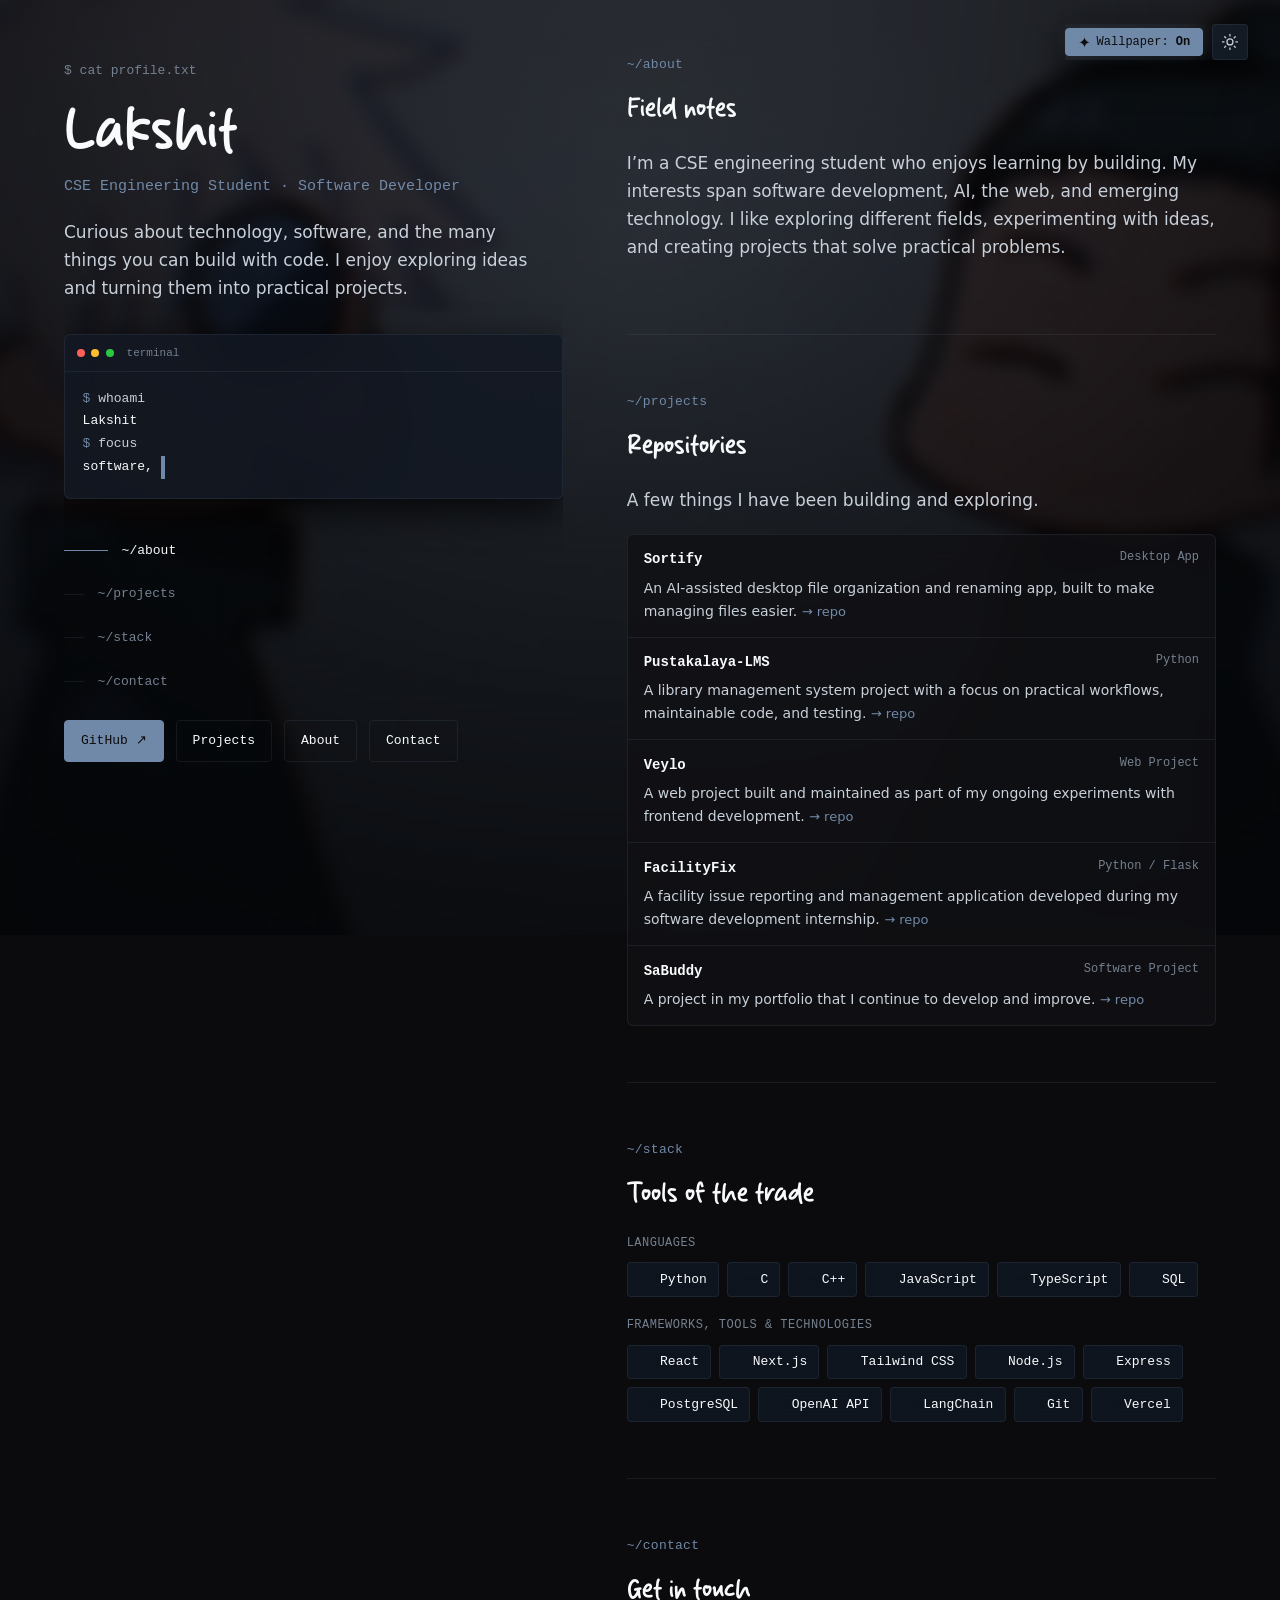
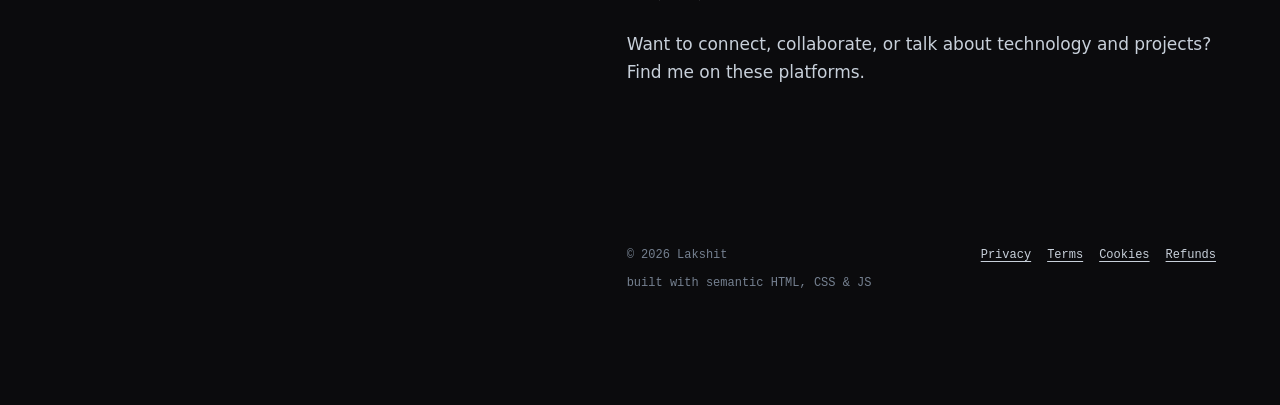
==== commit e4e5e28c: "Refresh stylesheet cache for terminal dot colors" ====
--- a/index.html
+++ b/index.html
@@ -10,7 +10,7 @@
 
   <link rel="icon" type="image/svg+xml" href="favicon.svg?v=7">
 
-  <link rel="stylesheet" href="style.css?v=11">
+  <link rel="stylesheet" href="style.css?v=12">
   <link rel="stylesheet" href="mobile.css?v=2">
 
   <meta property="og:type" content="website">
--- a/style.css
+++ b/style.css
@@ -61,9 +61,20 @@
 }
 
 
-/* Minimal circular pointer */
+/* Minimal circular pointer follows the active theme accent. */
 html, body, a, button, [role="button"], input, textarea, select {
-  cursor: url("data:image/svg+xml,%3Csvg xmlns='http://www.w3.org/2000/svg' width='16' height='16' viewBox='0 0 16 16'%3E%3Ccircle cx='8' cy='8' r='4' fill='%23A58BCF'/%3E%3C/svg%3E") 8 8, auto;
+  cursor: url("data:image/svg+xml,%3Csvg xmlns='http://www.w3.org/2000/svg' width='16' height='16' viewBox='0 0 16 16'%3E%3Ccircle cx='8' cy='8' r='4' fill='%237189A8'/%3E%3C/svg%3E") 8 8, auto;
+}
+
+html[data-color-theme="light"],
+html[data-color-theme="light"] body,
+html[data-color-theme="light"] a,
+html[data-color-theme="light"] button,
+html[data-color-theme="light"] [role="button"],
+html[data-color-theme="light"] input,
+html[data-color-theme="light"] textarea,
+html[data-color-theme="light"] select {
+  cursor: url("data:image/svg+xml,%3Csvg xmlns='http://www.w3.org/2000/svg' width='16' height='16' viewBox='0 0 16 16'%3E%3Ccircle cx='8' cy='8' r='4' fill='%23526F91'/%3E%3C/svg%3E") 8 8, auto;
 }
 
 html {
@@ -288,6 +299,18 @@
   background: var(--rule);
 }
 
+.terminal .bar > .dot:nth-of-type(1) {
+  background-color: #ff5f57 !important;
+}
+
+.terminal .bar > .dot:nth-of-type(2) {
+  background-color: #febc2e !important;
+}
+
+.terminal .bar > .dot:nth-of-type(3) {
+  background-color: #28c840 !important;
+}
+
 .terminal .label {
   margin-left: 0.4rem;
   font-family: var(--font-mono);
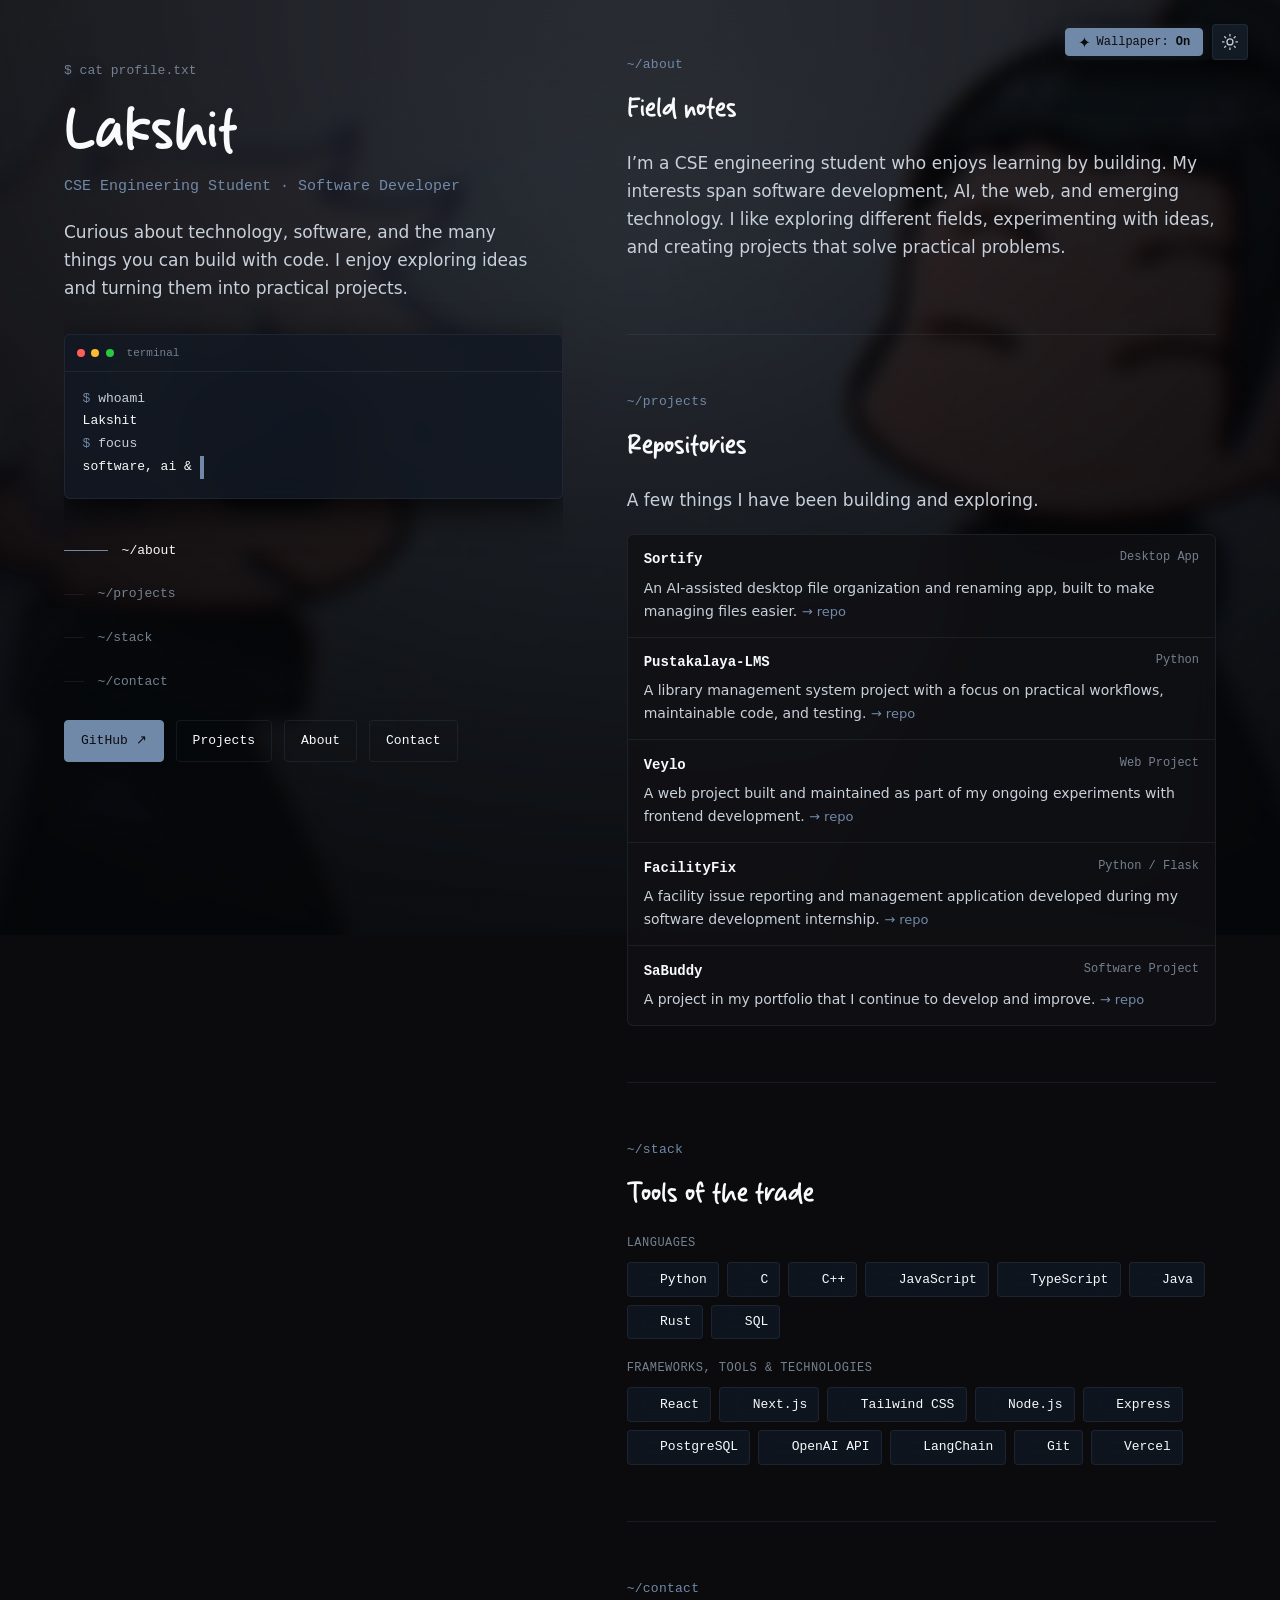
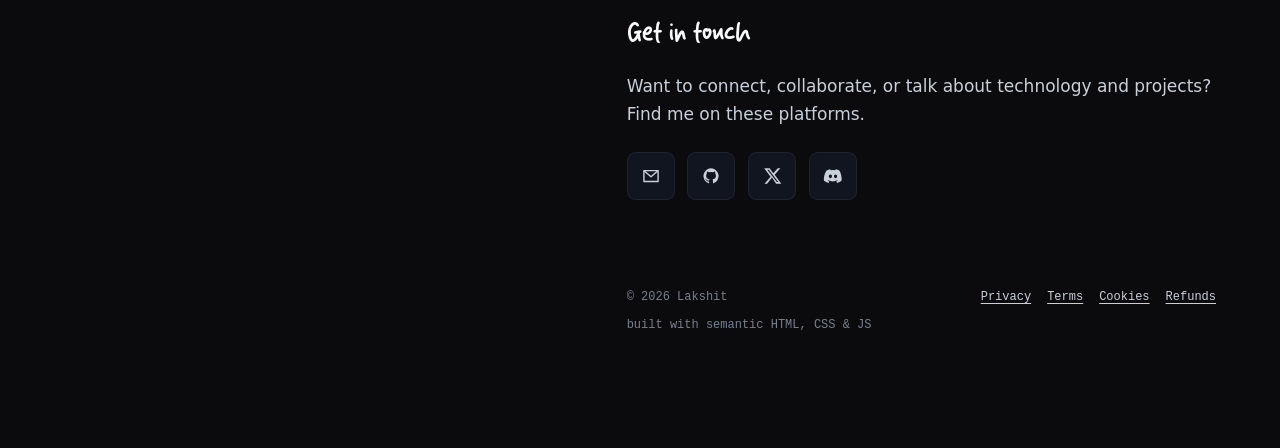
==== commit 30abb777: "Add Java and Rust to language stack" ====
--- a/index.html
+++ b/index.html
@@ -299,6 +299,17 @@
               </span>
 
               <span class="chip">
+                <img src="https://cdn.jsdelivr.net/gh/devicons/devicon@latest/icons/java/java-original.svg" alt="" loading="lazy">
+                Java
+              </span>
+
+              <span class="chip">
+                <img src="https://cdn.jsdelivr.net/gh/devicons/devicon@latest/icons/rust/rust-original.svg" alt="" loading="lazy">
+                Rust
+              </span>
+
+
+              <span class="chip">
                 <img src="https://cdn.jsdelivr.net/gh/devicons/devicon@latest/icons/postgresql/postgresql-original.svg" alt="" loading="lazy">
                 SQL
               </span>
